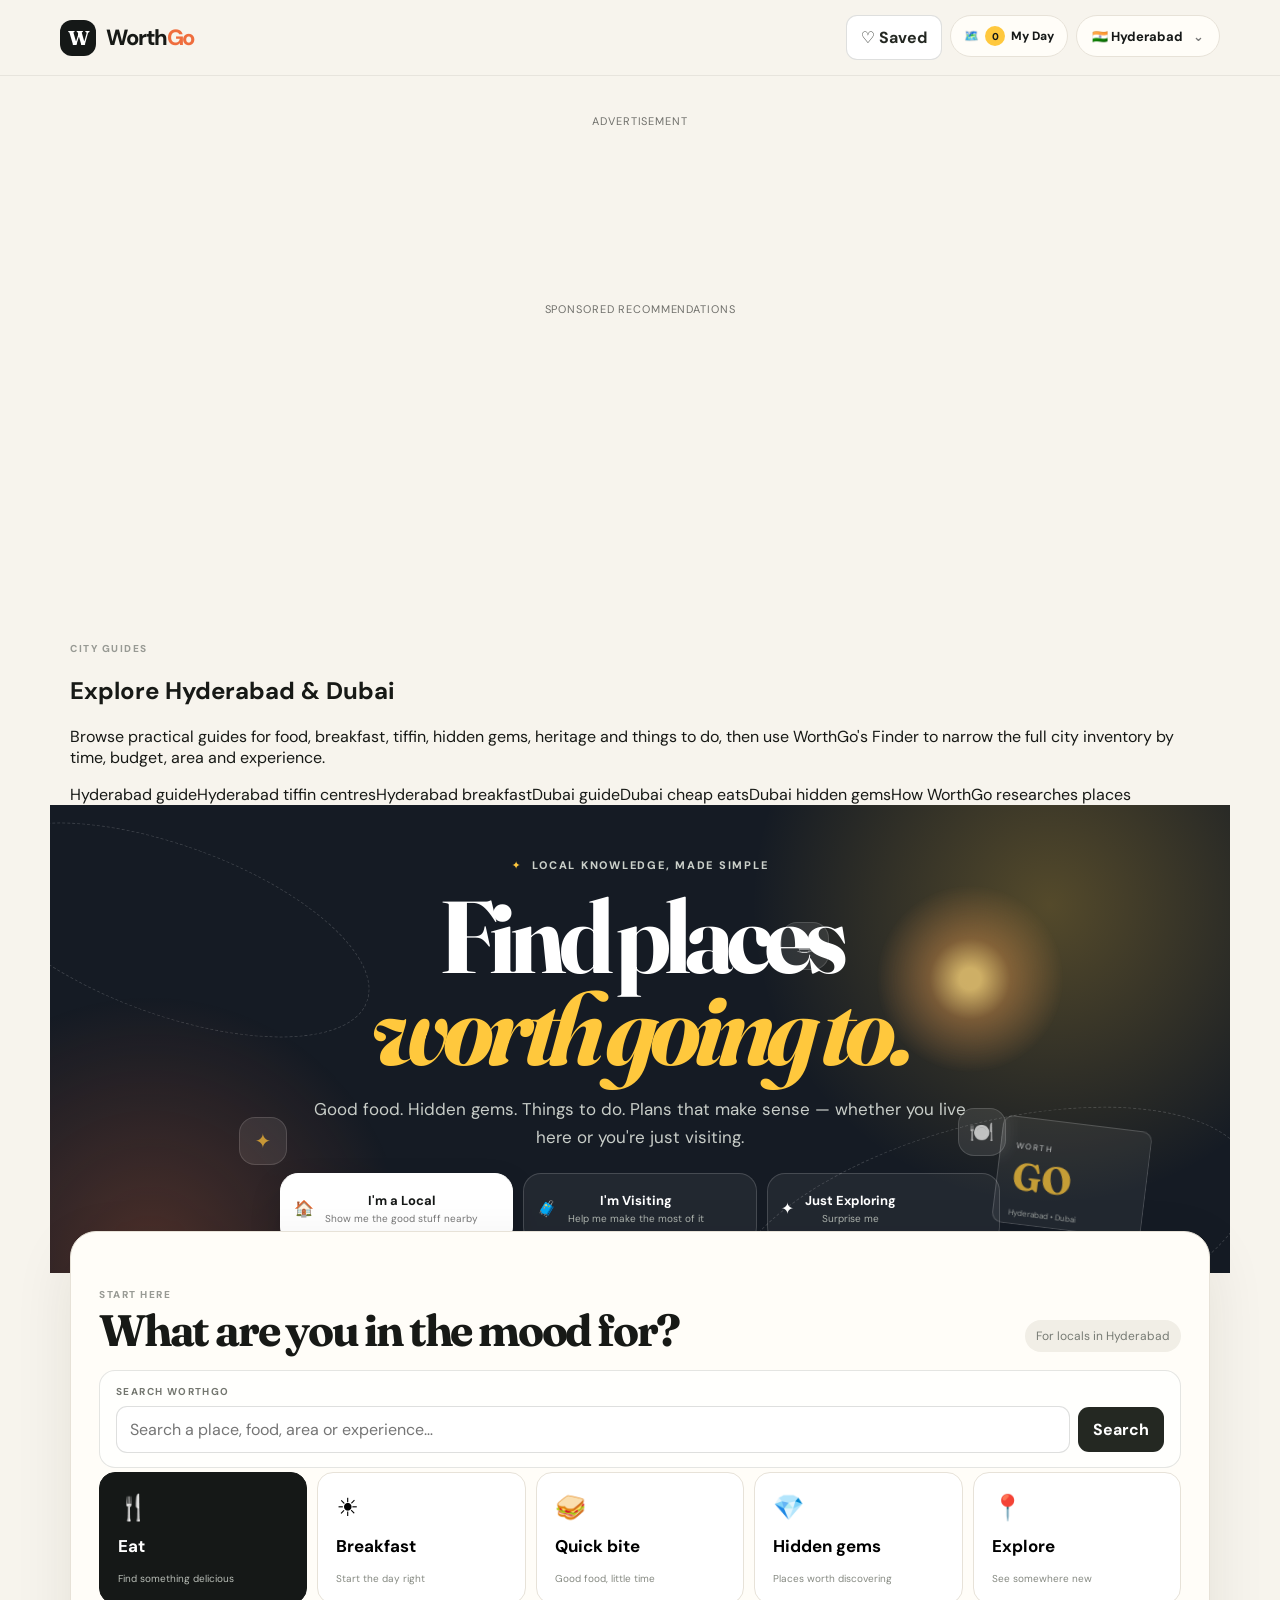
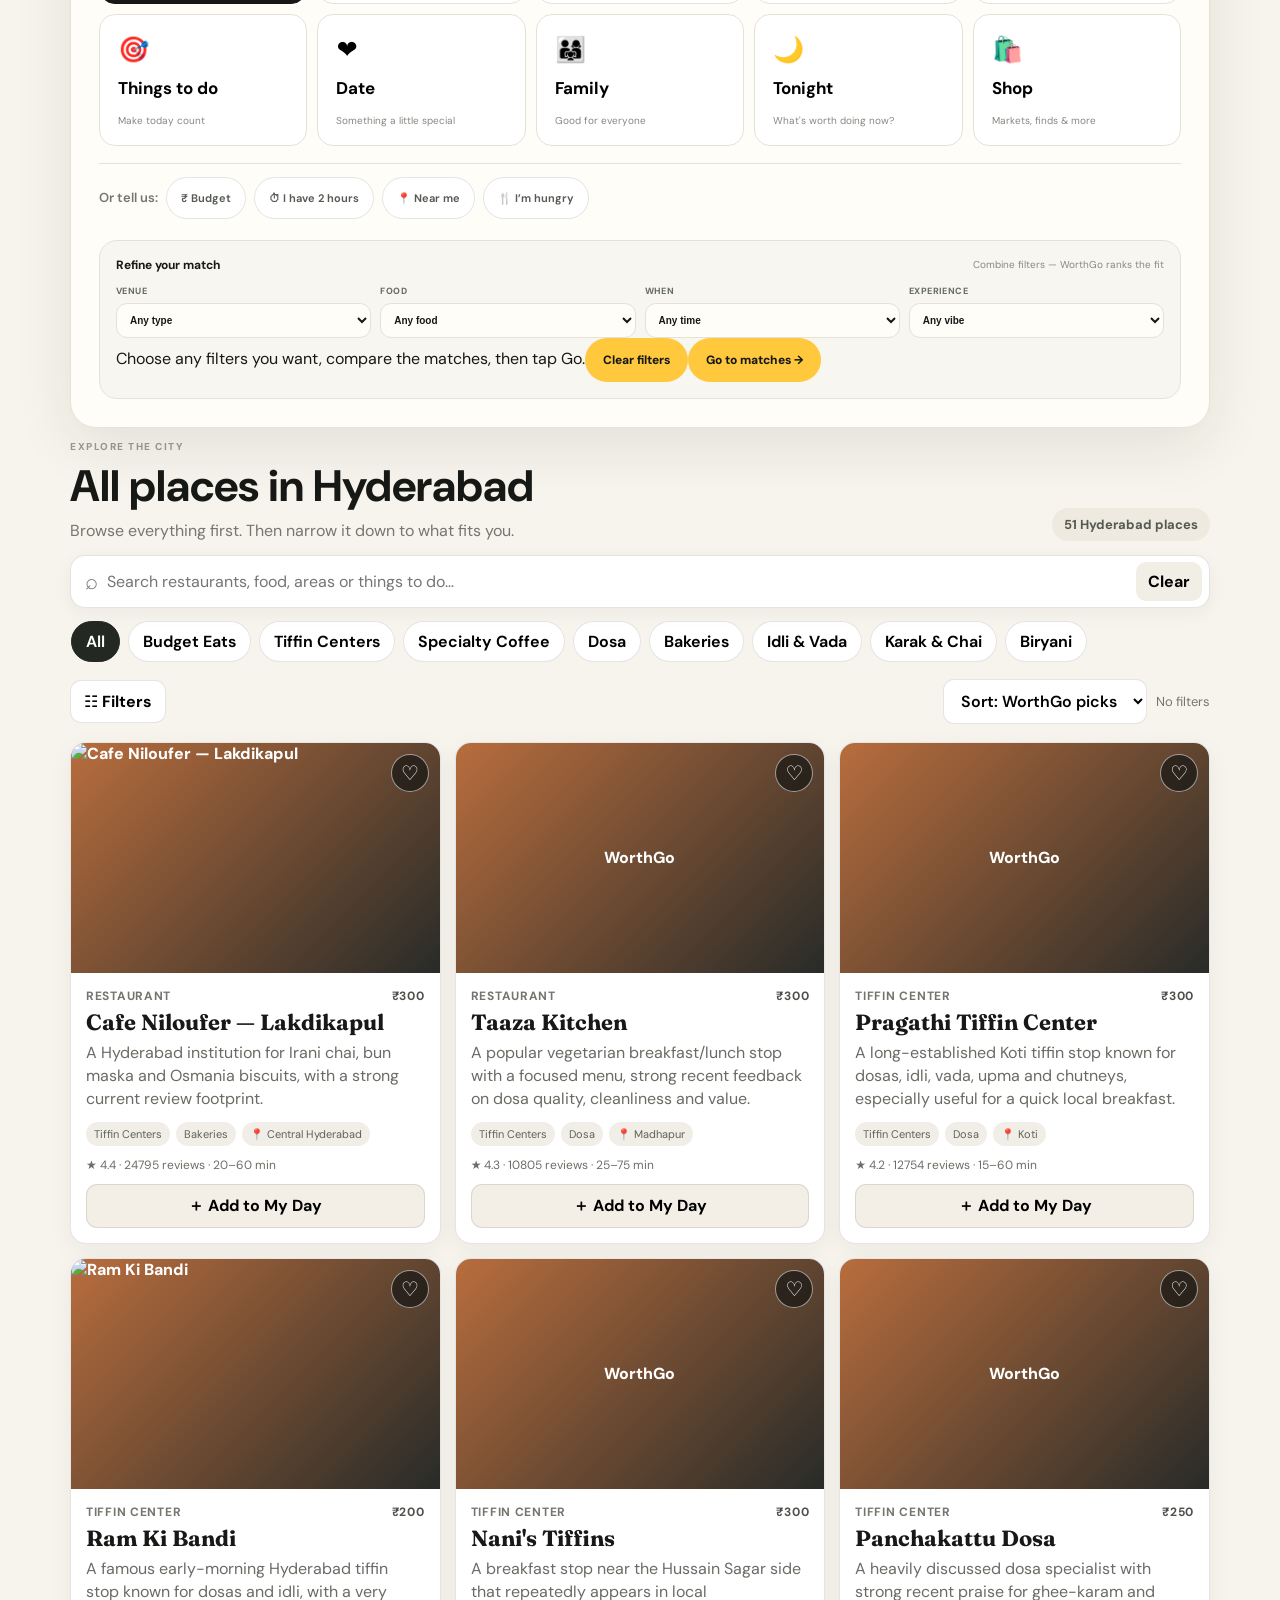
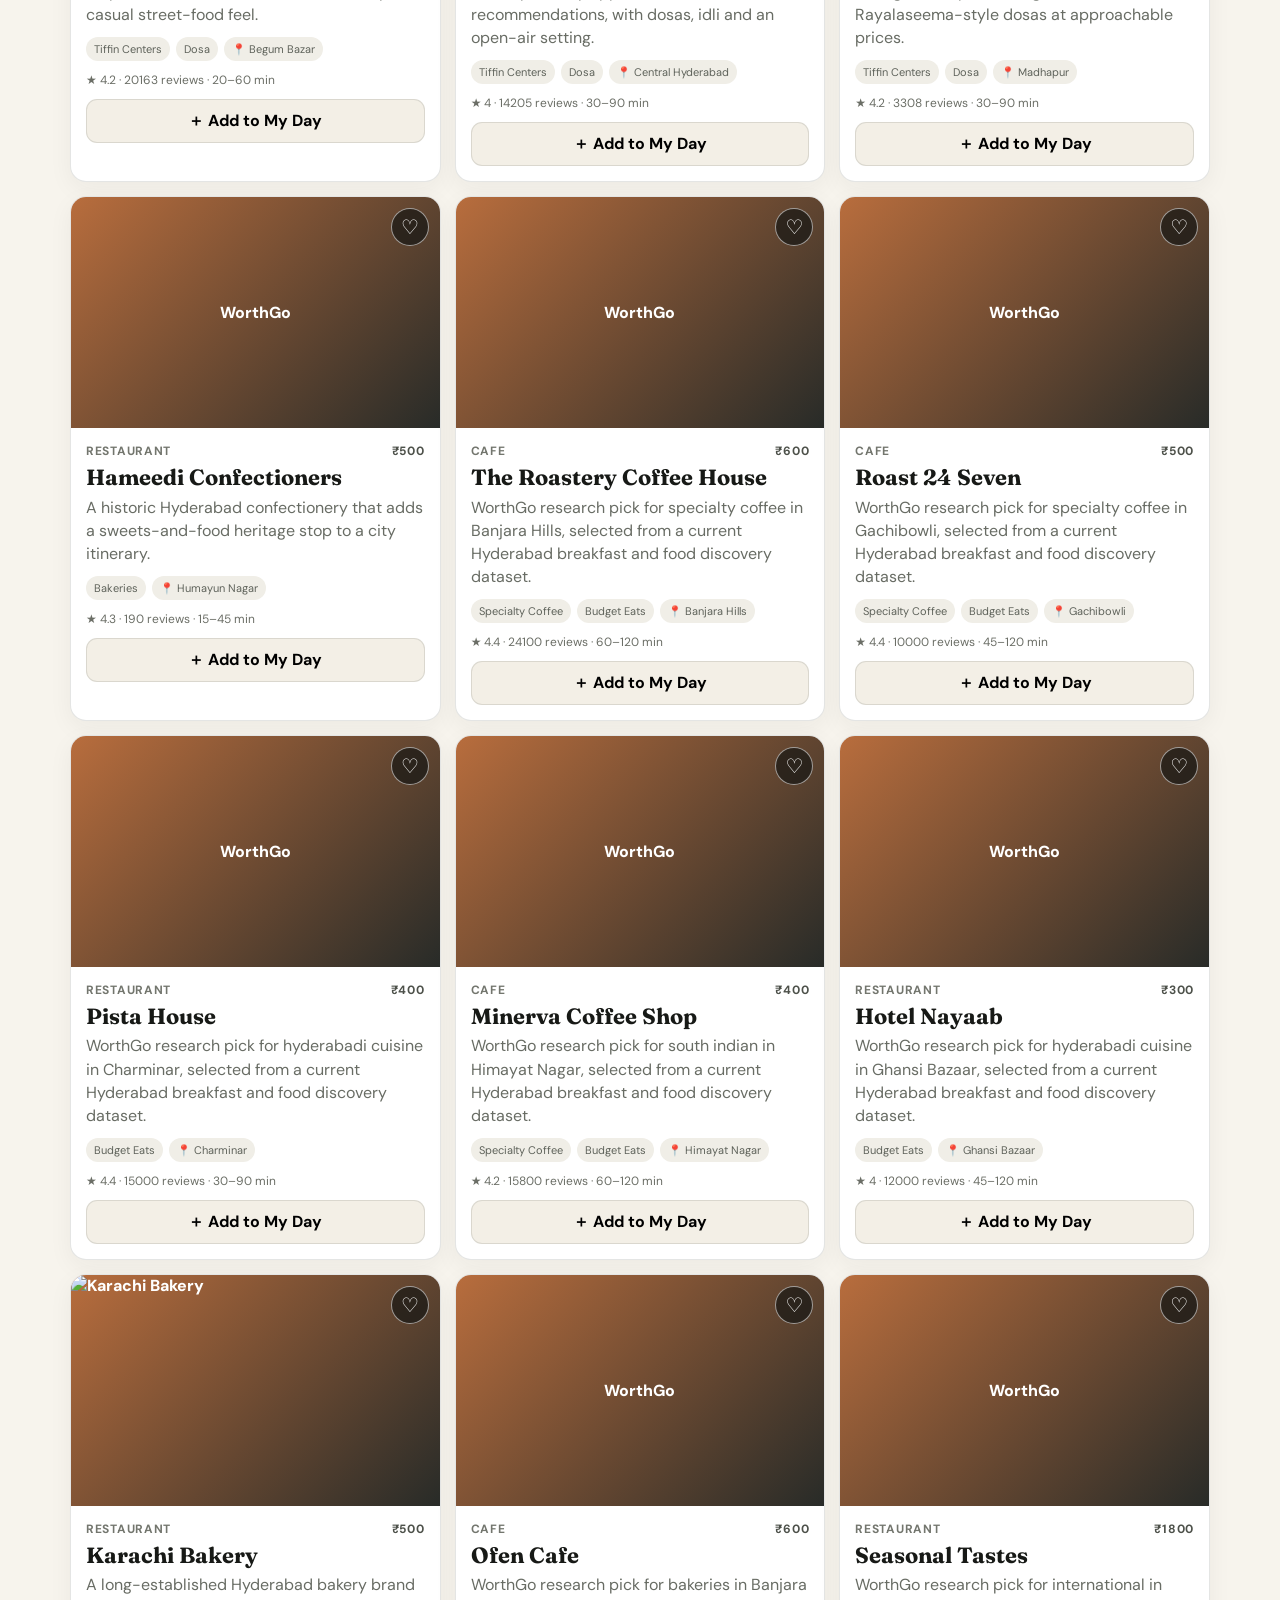
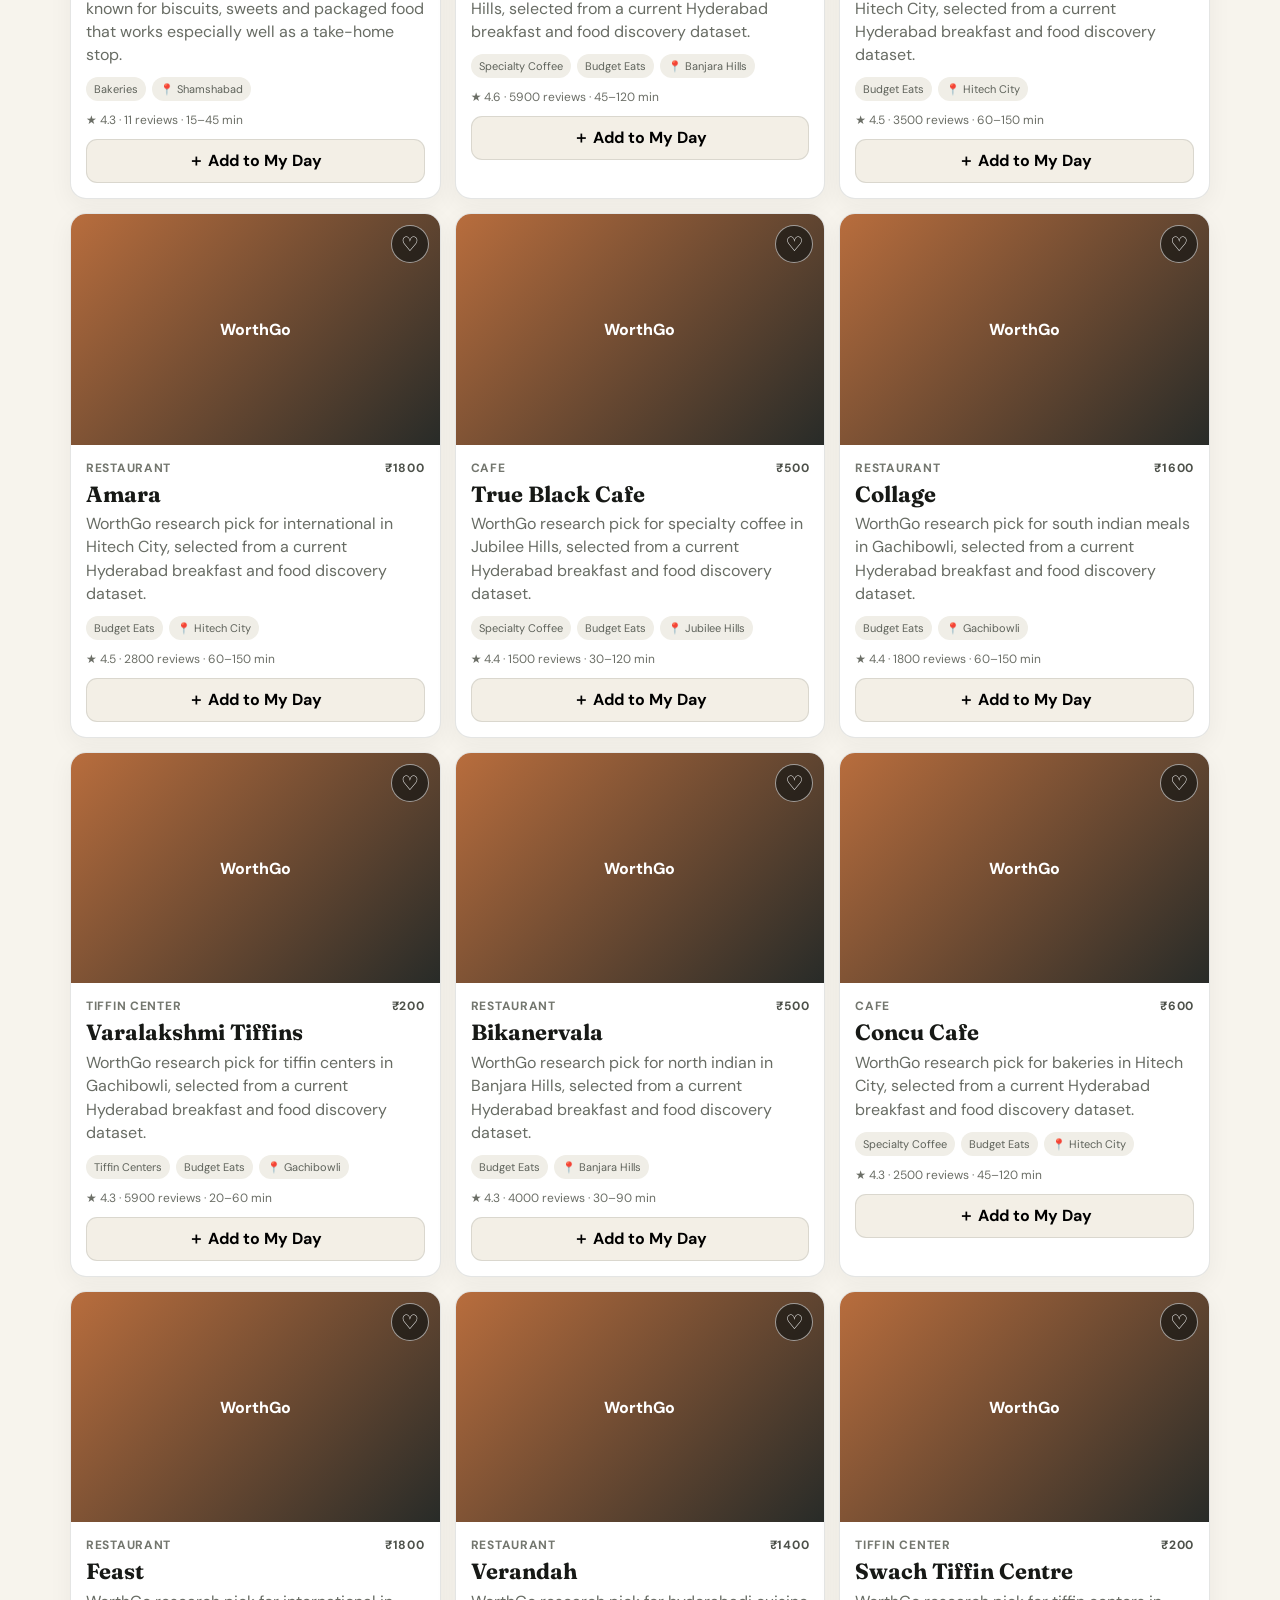
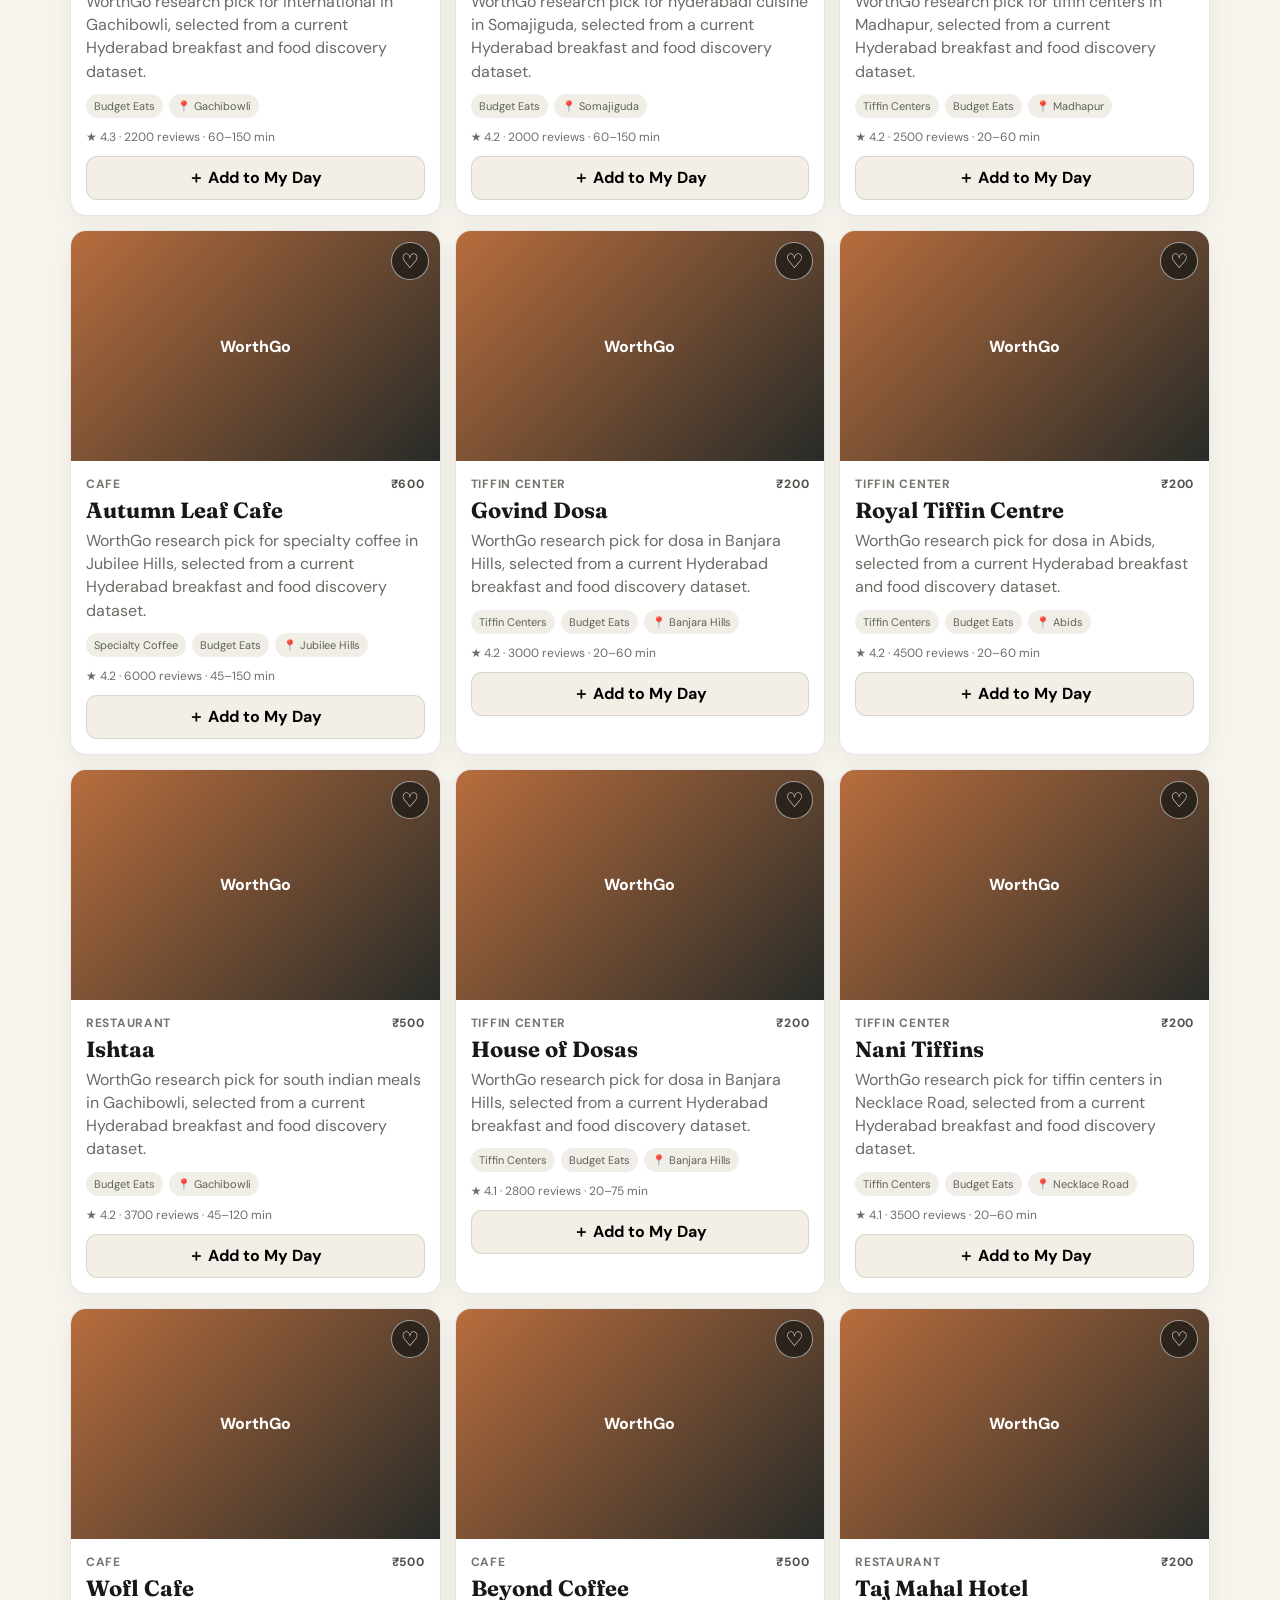
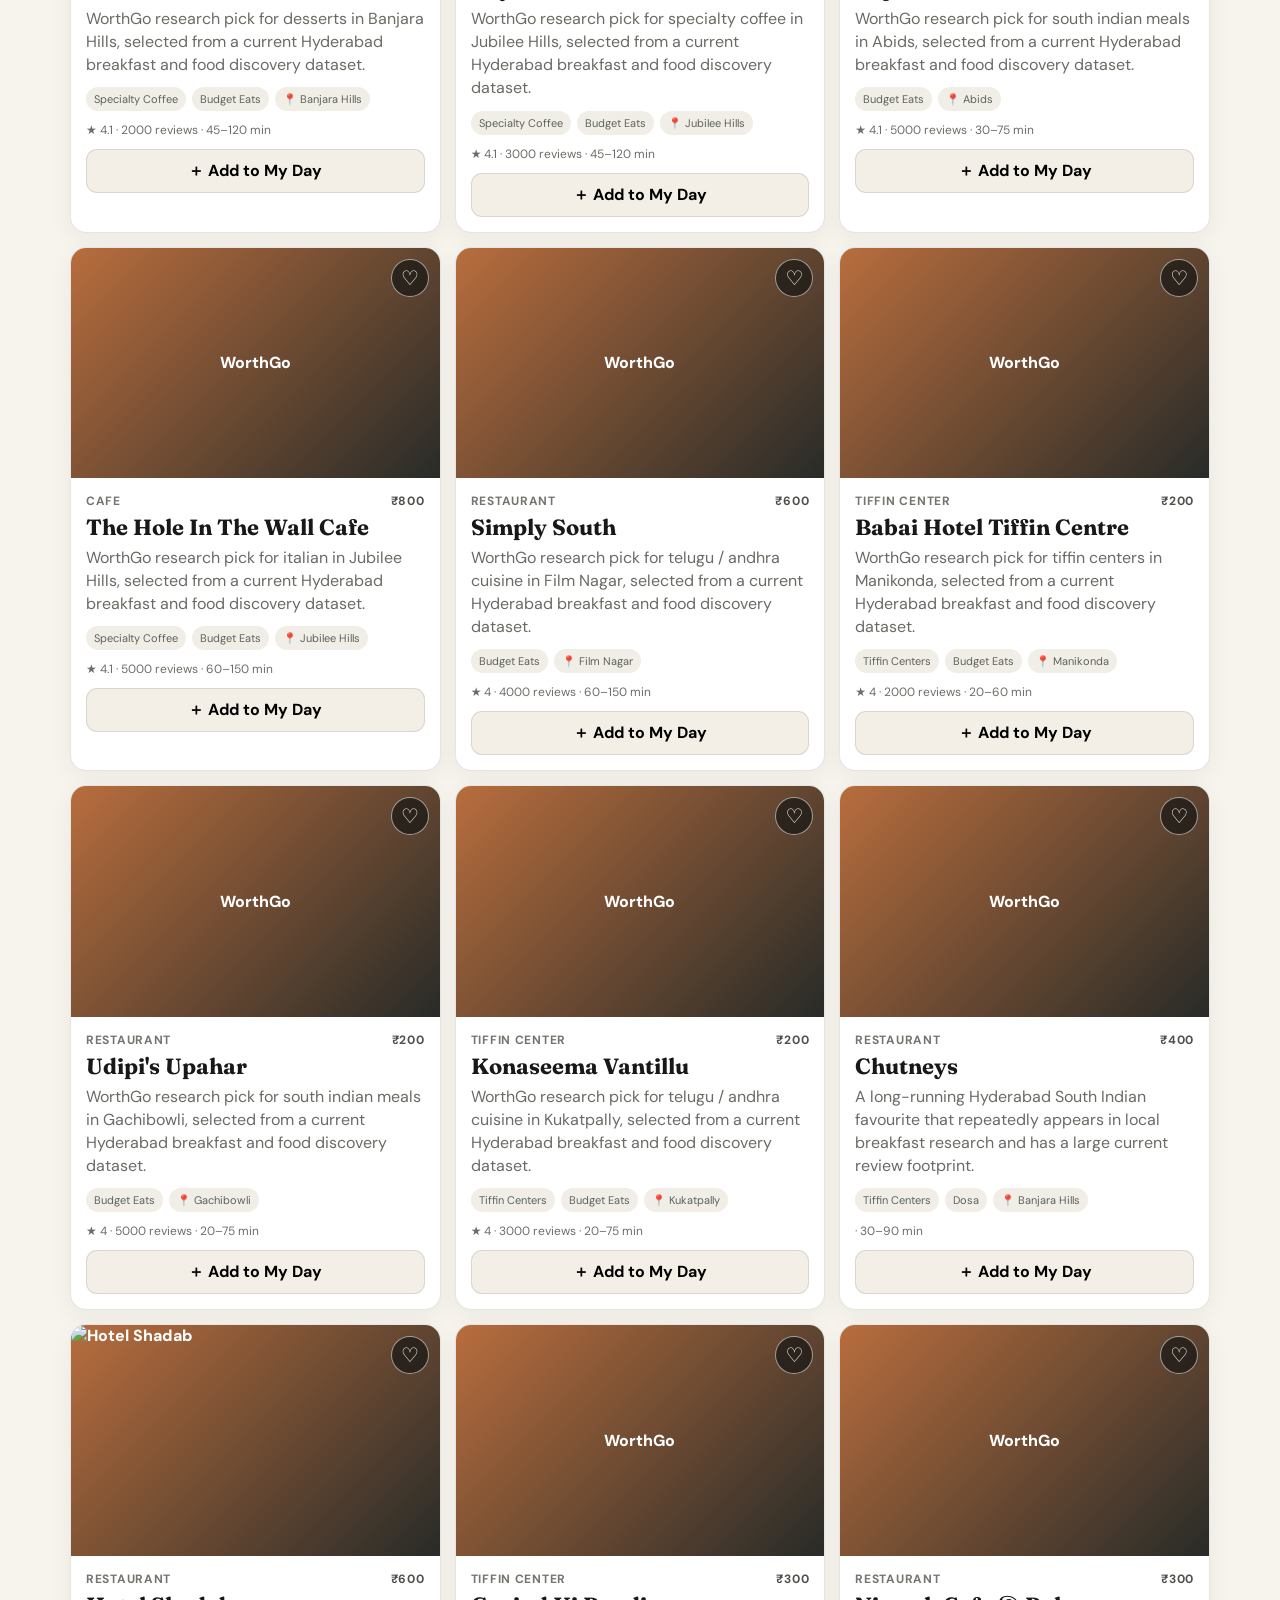
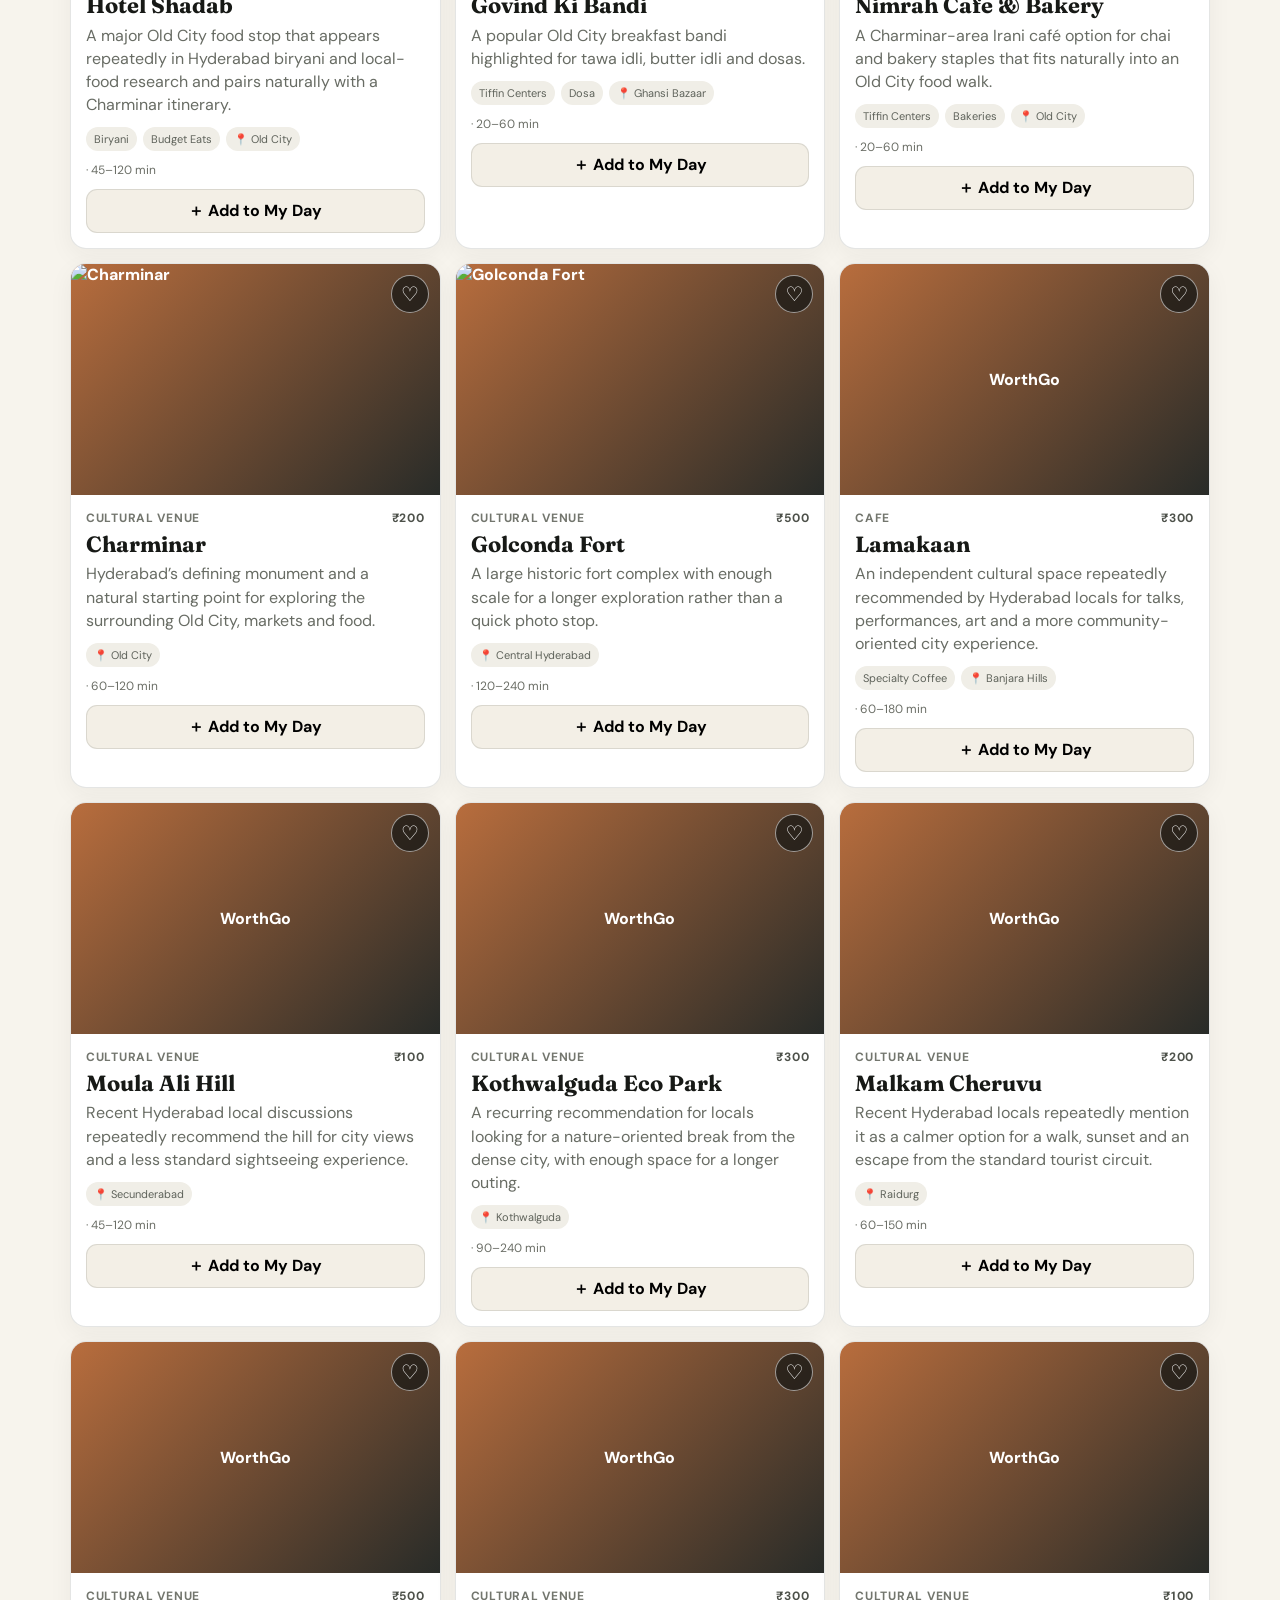
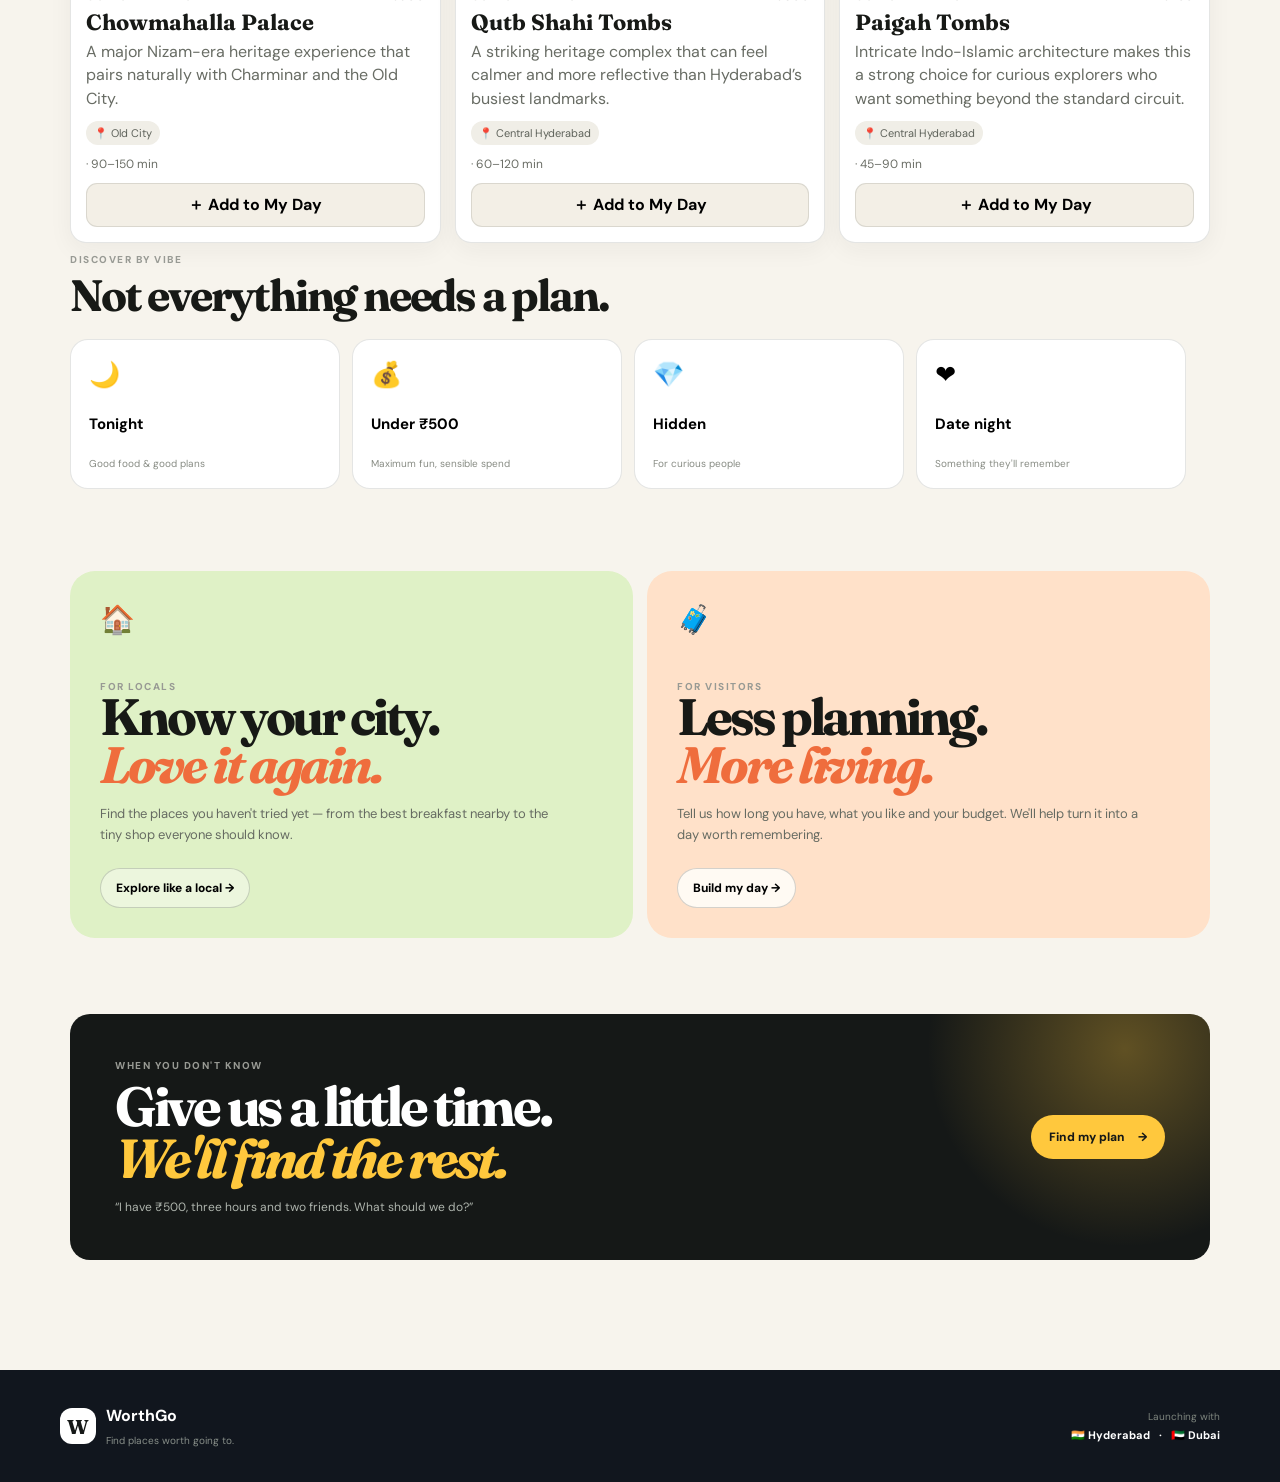
==== index.html @ 23eadf3d "Refresh WorthGo ad loader cache key" ====
<!doctype html>
<html lang="en">
<head>
  <meta charset="utf-8">
  <meta name="viewport" content="width=device-width,initial-scale=1,viewport-fit=cover">
  <meta name="theme-color" content="#f7f4ed">
  <meta name="description" content="WorthGo helps locals and visitors find places worth going to in Hyderabad and Dubai — real food spots, hidden gems, things to do and easy day plans.">
  <meta name="robots" content="index,follow,max-image-preview:large">
  <link rel="canonical" href="https://worthgo.pages.dev/">
  <meta property="og:type" content="website"><meta property="og:site_name" content="WorthGo"><meta property="og:title" content="WorthGo — Find Places Worth Going To"><meta property="og:description" content="Real local discoveries, hidden gems, food and things to do in Hyderabad and Dubai."><meta property="og:url" content="https://worthgo.pages.dev/"><meta name="twitter:card" content="summary"><meta name="twitter:title" content="WorthGo — Find Places Worth Going To"><meta name="twitter:description" content="Find places worth going to in Hyderabad and Dubai.">
  <link rel="stylesheet" href="styles.css"><link rel="stylesheet" href="deploy.css"><link rel="stylesheet" href="features.css"><link rel="stylesheet" href="native-ux.css"><link rel="stylesheet" href="monetization.css">
  <title>WorthGo — Hyderabad & Dubai Food, Hidden Gems & Things To Do</title>
  <link rel="preconnect" href="https://fonts.googleapis.com"><link rel="preconnect" href="https://fonts.gstatic.com" crossorigin><link href="https://fonts.googleapis.com/css2?family=DM+Sans:wght@400;500;600;700&family=Fraunces:opsz,wght@9..144,600;9..144,700&display=swap" rel="stylesheet">
  <script src="ads-head.js"></script>
  <script type="application/ld+json">{"@context":"https://schema.org","@type":"WebSite","name":"WorthGo","url":"https://worthgo.pages.dev/","description":"A curated local discovery guide for places worth going to in Hyderabad and Dubai.","inLanguage":"en","potentialAction":{"@type":"SearchAction","target":"https://worthgo.pages.dev/?q={search_term_string}","query-input":"required name=search_term_string"}}</script>
</head>
<body>
<header class="site-header"><a class="brand" href="#top" aria-label="WorthGo home"><span class="brand-mark">W</span><span>Worth<span>Go</span></span></a><div class="header-actions"><button class="day-pill" type="button" aria-label="Open My Day">🗺️ <span class="day-count">0</span> My Day</button><button class="city-pill" type="button">🇮🇳 Hyderabad <span>⌄</span></button><button class="menu-btn" type="button" aria-label="Open menu">☰</button></div></header>
<main id="top">
<section class="hero"><div class="hero-copy"><p class="eyebrow"><span class="spark">✦</span> Local knowledge, made simple</p><h1>Find places<br><em>worth going to.</em></h1><p class="hero-text">Good food. Hidden gems. Things to do. Plans that make sense — whether you live here or you're just visiting.</p><div class="mode-switch" role="tablist" aria-label="How are you using WorthGo?"><button class="mode active" data-mode="local" role="tab" aria-selected="true">🏠 <span><strong>I'm a Local</strong><small>Show me the good stuff nearby</small></span></button><button class="mode" data-mode="visitor" role="tab" aria-selected="false">🧳 <span><strong>I'm Visiting</strong><small>Help me make the most of it</small></span></button><button class="mode" data-mode="explorer" role="tab" aria-selected="false">✦ <span><strong>Just Exploring</strong><small>Surprise me</small></span></button></div></div><div class="hero-art" aria-hidden="true"><div class="sun"></div><div class="route route-one"></div><div class="route route-two"></div><div class="pin pin-one">🍽️</div><div class="pin pin-two">☕</div><div class="pin pin-three">✦</div><div class="postcard"><span>WORTH</span><strong>GO</strong><small>Hyderabad • Dubai</small></div></div></section>
<section class="finder shell" id="finder"><div class="section-intro"><div><span class="kicker">START HERE</span><h2>What are you in the mood for?</h2></div><span class="context" id="contextLabel">For locals in Hyderabad</span></div><div class="intent-grid"><button class="intent featured" data-intent="eat"><span class="intent-icon">🍴</span><strong>Eat</strong><small>Find something delicious</small></button><button class="intent" data-intent="breakfast"><span class="intent-icon">☀️</span><strong>Breakfast</strong><small>Start the day right</small></button><button class="intent" data-intent="quick"><span class="intent-icon">🥪</span><strong>Quick bite</strong><small>Good food, little time</small></button><button class="intent" data-intent="hidden"><span class="intent-icon">💎</span><strong>Hidden gems</strong><small>Places worth discovering</small></button><button class="intent" data-intent="explore"><span class="intent-icon">📍</span><strong>Explore</strong><small>See somewhere new</small></button><button class="intent" data-intent="things"><span class="intent-icon">🎯</span><strong>Things to do</strong><small>Make today count</small></button><button class="intent" data-intent="date"><span class="intent-icon">❤️</span><strong>Date</strong><small>Something a little special</small></button><button class="intent" data-intent="family"><span class="intent-icon">👨‍👩‍👧</span><strong>Family</strong><small>Good for everyone</small></button><button class="intent" data-intent="tonight"><span class="intent-icon">🌙</span><strong>Tonight</strong><small>What's worth doing now?</small></button><button class="intent" data-intent="shop"><span class="intent-icon">🛍️</span><strong>Shop</strong><small>Markets, finds & more</small></button></div><div class="quick-row"><span>Or tell us:</span><button data-filter="budget">₹ Budget</button><button data-filter="time">⏱ I have 2 hours</button><button data-filter="nearby">📍 Near me</button></div></section>
<section class="discover shell" aria-live="polite"><div class="section-intro"><div><span class="kicker">CURATED FOR YOU</span><h2>Your WorthGo picks</h2></div><span class="context">Top matches for your choices</span></div><div class="cards"></div></section>
<section class="split shell"><div class="split-panel local-panel"><span class="panel-icon">🏠</span><span class="kicker">FOR LOCALS</span><h2>Know your city.<br><em>Love it again.</em></h2><p>Find the places you haven't tried yet — from the best breakfast nearby to the tiny shop everyone should know.</p><button class="outline-btn" data-mode-jump="local">Explore like a local →</button></div><div class="split-panel visit-panel"><span class="panel-icon">🧳</span><span class="kicker">FOR VISITORS</span><h2>Less planning.<br><em>More living.</em></h2><p>Tell us how long you have, what you like and your budget. We'll help turn it into a day worth remembering.</p><button class="light-btn" data-mode-jump="visitor">Build my day →</button></div></section>
<section class="collections shell"><div class="section-intro"><div><span class="kicker">DISCOVER BY VIBE</span><h2>Not everything needs a plan.</h2></div></div><div class="collection-row"><button data-intent="tonight"><span>🌙</span><strong>Tonight</strong><small>Good food & good plans</small></button><button data-filter="budget"><span>💰</span><strong>Under ₹500</strong><small>Maximum fun, sensible spend</small></button><button data-intent="hidden"><span>💎</span><strong>Hidden</strong><small>For curious people</small></button><button data-intent="date"><span>❤️</span><strong>Date night</strong><small>Something they'll remember</small></button></div></section>
<section class="cta shell"><div><span class="kicker">WHEN YOU DON'T KNOW</span><h2>Give us a little time.<br><em>We'll find the rest.</em></h2><p>“I have ₹500, three hours and two friends. What should we do?”</p></div><button class="primary-btn" data-action="finder">Find my plan <span>→</span></button></section>
<section class="seo-intro shell" aria-labelledby="worthgo-search-topics"><span class="kicker">CITY GUIDES</span><h2 id="worthgo-search-topics">Explore Hyderabad & Dubai</h2><p>Browse practical guides for food, breakfast, tiffin, hidden gems, heritage and things to do, then use WorthGo's Finder to narrow the full city inventory by time, budget, area and experience.</p><nav aria-label="WorthGo city guides"><a href="/hyderabad/">Hyderabad guide</a><a href="/hyderabad/tiffin-centers.html">Hyderabad tiffin centres</a><a href="/hyderabad/best-breakfast.html">Hyderabad breakfast</a><a href="/dubai/">Dubai guide</a><a href="/dubai/cheap-eats.html">Dubai cheap eats</a><a href="/dubai/hidden-gems.html">Dubai hidden gems</a><a href="/about/methodology.html">How WorthGo researches places</a></nav></section>
</main>
<footer class="footer"><div class="footer-brand"><span class="brand-mark">W</span><strong>WorthGo</strong><p>Find places worth going to.</p></div><div class="footer-city"><span>Launching with</span><strong>🇮🇳 Hyderabad &nbsp; · &nbsp; 🇦🇪 Dubai</strong></div></footer>
<div id="dayPanel" class="quick-panel" aria-hidden="true"></div>
<script src="data.js"></script><script src="research/verified-places-2026-08-15.js"></script><script src="research/expanded-places-2026-08-15.js"></script><script src="research/expansion-2026-08-15.js"></script><script src="research/taxonomy.js"></script><script src="research/runtime-normalize.js"></script><script src="research/quality.js"></script><script src="app.js"></script><script src="day.js"></script><script src="research/my-day-bridge.js"></script><script src="features.js"></script><script src="browse.js"></script><script src="feature-fixes.js"></script><script src="main-stability-fixes.js"></script><script src="native-ux.js" defer></script><script src="ads-body.js?v=20260817-native-permissions" defer></script>
</body></html>
---- styles.css ----
:root{--bg:#f7f4ed;--paper:#fffdf8;--ink:#151817;--muted:#70746f;--line:#e7e2d8;--yellow:#ffc83d;--orange:#ef6d3d;--green:#dff1c6;--blue:#dfe9f5;--shadow:0 18px 60px rgba(29,30,26,.09);--sans:'DM Sans',system-ui,sans-serif;--serif:'Fraunces',Georgia,serif}*{box-sizing:border-box}html{scroll-behavior:smooth}body{margin:0;background:var(--bg);color:var(--ink);font-family:var(--sans);-webkit-font-smoothing:antialiased}button,a{font:inherit}button{cursor:pointer}a{text-decoration:none;color:inherit}.shell{width:min(1160px,calc(100% - 40px));margin:auto}.site-header{height:76px;padding:0 max(20px,calc((100% - 1160px)/2));display:flex;align-items:center;justify-content:space-between;position:sticky;top:0;z-index:20;background:rgba(247,244,237,.9);backdrop-filter:blur(16px);border-bottom:1px solid rgba(231,226,216,.8)}.brand{display:flex;align-items:center;gap:10px;font-size:22px;font-weight:800;letter-spacing:-.05em}.brand>span:last-child>span{color:var(--orange)}.brand-mark{width:36px;height:36px;border-radius:12px;background:var(--ink);color:#fff;display:grid;place-items:center;font-family:var(--serif);font-weight:700;font-size:20px}.header-actions{display:flex;gap:8px}.city-pill,.menu-btn{border:1px solid var(--line);background:#fffdf8;border-radius:999px;color:var(--ink);height:42px}.city-pill{padding:0 15px;font-size:13px;font-weight:700}.city-pill span{margin-left:7px;color:#777}.menu-btn{width:42px;display:none}.hero{position:relative;overflow:hidden;padding:76px 0 92px;background:#151b24;color:#fff}.hero:before{content:"";position:absolute;width:620px;height:620px;right:-130px;top:-210px;border-radius:50%;background:radial-gradient(circle,rgba(255,200,61,.27),transparent 68%)}.hero:after{content:"";position:absolute;left:-180px;bottom:-260px;width:560px;height:560px;border-radius:50%;background:radial-gradient(circle,rgba(239,109,61,.25),transparent 65%)}.hero-copy{position:relative;z-index:2;width:min(720px,calc(100% - 40px));margin:auto;text-align:center}.eyebrow{font-size:11px;letter-spacing:.16em;text-transform:uppercase;color:#cbd0ca;font-weight:800}.spark{color:var(--yellow);margin-right:5px}.hero h1{font-family:var(--serif);font-size:clamp(58px,8vw,102px);line-height:.9;letter-spacing:-.065em;margin:19px 0 22px}.hero h1 em{color:var(--yellow);font-style:italic}.hero-text{max-width:650px;margin:0 auto;color:#c8cdc8;font-size:17px;line-height:1.6}.mode-switch{display:grid;grid-template-columns:repeat(3,1fr);gap:10px;margin-top:34px;text-align:left}.mode{min-height:82px;border:1px solid rgba(255,255,255,.16);border-radius:18px;padding:13px;background:rgba(255,255,255,.06);color:#fff;display:flex;align-items:center;gap:11px;transition:.2s}.mode:hover{transform:translateY(-2px);background:rgba(255,255,255,.1)}.mode.active{background:#fff;color:var(--ink);border-color:#fff;box-shadow:0 14px 30px rgba(0,0,0,.18)}.mode>span:last-child{display:flex;flex-direction:column;gap:3px}.mode strong{font-size:13px}.mode small{font-size:10px;color:#aeb4ae}.mode.active small{color:#777}.hero-art{position:absolute;inset:0;pointer-events:none;opacity:.75}.sun{position:absolute;width:190px;height:190px;border-radius:50%;right:14%;top:17%;background:radial-gradient(circle,#ffd77b 0 8%,rgba(255,169,87,.45) 30%,transparent 70%)}.route{position:absolute;border:1px dashed rgba(255,255,255,.22);border-radius:50%}.route-one{width:540px;height:230px;right:-30px;bottom:-80px;transform:rotate(-15deg)}.route-two{width:420px;height:170px;left:-90px;top:40px;transform:rotate(20deg)}.pin{position:absolute;width:48px;height:48px;border-radius:16px;background:rgba(255,255,255,.12);border:1px solid rgba(255,255,255,.2);display:grid;place-items:center;font-size:20px;backdrop-filter:blur(10px)}.pin-one{right:19%;bottom:25%}.pin-two{right:34%;top:25%}.pin-three{left:16%;bottom:23%;color:var(--yellow)}.postcard{position:absolute;right:7%;bottom:9%;width:150px;height:108px;border:1px solid rgba(255,255,255,.24);background:rgba(255,255,255,.08);border-radius:10px;padding:15px;transform:rotate(7deg);backdrop-filter:blur(8px)}.postcard span{font-size:8px;letter-spacing:.18em}.postcard strong{display:block;font-family:var(--serif);font-size:38px;line-height:.8;color:var(--yellow);margin:8px 0}.postcard small{font-size:8px;color:#bdc2bc}.finder{position:relative;z-index:3;margin-top:-42px;background:var(--paper);border:1px solid var(--line);border-radius:26px;padding:28px;box-shadow:var(--shadow)}.section-intro{display:flex;justify-content:space-between;align-items:end;gap:20px;margin-bottom:22px}.kicker{display:block;color:#989a94;font-size:10px;letter-spacing:.15em;font-weight:800}.section-intro h2{font-family:var(--serif);font-size:clamp(30px,4vw,44px);letter-spacing:-.05em;line-height:1;margin:7px 0 0}.context{font-size:12px;color:#777b74;background:#f1eee6;border-radius:999px;padding:8px 11px;white-space:nowrap}.intent-grid{display:grid;grid-template-columns:repeat(5,1fr);gap:10px}.intent{min-height:132px;text-align:left;background:#fff;border:1px solid var(--line);border-radius:18px;padding:16px;display:flex;flex-direction:column;justify-content:space-between;transition:.2s}.intent:hover,.intent.selected{transform:translateY(-3px);box-shadow:0 12px 30px rgba(20,24,20,.07);border-color:#d6d0c3}.intent.featured{background:var(--ink);color:#fff;border-color:var(--ink)}.intent-icon{font-size:25px}.intent strong{font-size:14px}.intent small{display:block;font-size:10px;color:#858981;line-height:1.3;margin-top:4px}.featured small{color:#b9beb7}.quick-row{display:flex;align-items:center;gap:8px;flex-wrap:wrap;margin-top:17px;padding-top:16px;border-top:1px solid var(--line);font-size:11px;color:#8a8d86}.quick-row button{border:1px solid var(--line);background:#f7f5ef;border-radius:999px;padding:8px 11px;font-size:11px;font-weight:700;color:#555a53}.discover{padding:88px 0 72px}.discover .section-intro{align-items:center}.result-summary{display:flex;align-items:center;gap:9px;background:#fff;border:1px solid var(--line);border-radius:16px;padding:10px 13px;font-size:11px;box-shadow:0 7px 22px rgba(20,24,20,.04)}.result-summary strong{background:var(--yellow);padding:5px 7px;border-radius:999px;font-size:9px}.result-summary span{font-weight:800}.result-summary small{color:#7d8179}.cards{display:grid;grid-template-columns:1.25fr 1fr 1fr;gap:14px}.place-card{background:var(--paper);border:1px solid var(--line);border-radius:22px;overflow:hidden;box-shadow:0 4px 22px rgba(20,24,20,.035)}.card-big{border:2px solid var(--ink);box-shadow:0 16px 40px rgba(20,24,20,.1)}.place-image{height:220px;position:relative;overflow:hidden}.card-big .place-image{height:280px}.breakfast-img{background:radial-gradient(circle at 50% 64%,#f2c277 0 16%,transparent 17%),radial-gradient(circle at 50% 67%,#fff1c8 0 30%,transparent 31%),linear-gradient(135deg,#5c2c1e,#c97c46 55%,#202532)}.hidden-img{background:radial-gradient(circle at 62% 60%,#f4d79e 0 11%,transparent 12%),linear-gradient(145deg,#243d3a,#9d7450 55%,#1e2529)}.explore-img{background:linear-gradient(180deg,#3b6497 0,#e8a36e 58%,#252b37)}.explore-img:before{content:"";position:absolute;left:50%;bottom:25px;transform:translateX(-50%);width:190px;height:115px;background:#b97755;clip-path:polygon(0 100%,0 42%,12% 28%,28% 28%,28% 40%,50% 0,72% 40%,72% 28%,88% 28%,100% 42%,100% 100%)}.image-label,.save{position:absolute;top:13px;border-radius:999px;font-size:10px;font-weight:800}.image-label{left:13px;padding:7px 9px;background:#dff1c6;color:#31541e}.save{right:13px;width:32px;height:32px;display:grid;place-items:center;background:rgba(15,20,25,.55);color:#fff;backdrop-filter:blur(8px);font-size:17px}.place-body{padding:18px}.place-meta,.place-footer{display:flex;justify-content:space-between;gap:10px}.place-meta{font-size:10px;font-weight:800;color:#767a72;text-transform:uppercase;letter-spacing:.06em}.place-body h3{font-family:var(--serif);font-size:21px;line-height:1.08;letter-spacing:-.035em;margin:10px 0 8px}.card-big .place-body h3{font-size:28px}.place-body p{font-size:11px;color:#777b74;line-height:1.5;margin:0 0 15px}.fit-line{display:inline-block;background:#eef6e5;color:#41652b;border-radius:9px;padding:7px 9px;font-size:10px;font-weight:700;margin-bottom:14px}.place-footer{font-size:10px;color:#898d85;padding-top:13px;border-top:1px solid var(--line)}.recommendation-reason{background:#f4f1e9;border-radius:10px;padding:9px!important;margin-top:12px!important;margin-bottom:0!important}.recommendation-reason strong{color:#4d514a}.result-actions{display:flex;justify-content:center;gap:10px;margin-top:20px}.result-actions button{border-radius:999px}.split{display:grid;grid-template-columns:1fr 1fr;gap:14px;padding-bottom:76px}.split-panel{min-height:365px;border-radius:25px;padding:30px;display:flex;flex-direction:column;align-items:flex-start}.local-panel{background:var(--green)}.visit-panel{background:#ffe1c9}.panel-icon{font-size:28px;margin-bottom:42px}.split-panel h2{font-family:var(--serif);font-size:clamp(36px,4vw,55px);line-height:.94;letter-spacing:-.06em;margin:0 0 15px}.split-panel h2 em{color:var(--orange);font-style:italic}.split-panel p{max-width:470px;color:#666b62;font-size:13px;line-height:1.6;margin:0 0 22px}.outline-btn,.light-btn{margin-top:auto;border:1px solid rgba(21,24,23,.18);border-radius:999px;padding:11px 15px;background:rgba(255,255,255,.4);font-weight:800;font-size:12px}.light-btn{background:#fffaf3}.collections{padding:10px 0 78px}.collection-row{display:grid;grid-template-columns:repeat(4,1fr);gap:10px}.collection-row button{min-height:150px;text-align:left;background:#fff;border:1px solid var(--line);border-radius:18px;padding:18px;display:flex;flex-direction:column;justify-content:space-between;transition:.2s}.collection-row button:hover{transform:translateY(-3px);box-shadow:var(--shadow)}.collection-row span{font-size:25px}.collection-row strong{font-size:15px}.collection-row small{font-size:10px;color:#888c84}.cta{margin-bottom:80px;background:var(--ink);color:#fff;border-radius:27px;padding:45px;display:flex;align-items:center;justify-content:space-between;gap:30px;position:relative;overflow:hidden}.cta:after{content:"";position:absolute;right:-130px;top:-180px;width:430px;height:430px;border-radius:50%;background:radial-gradient(circle,rgba(255,200,61,.32),transparent 65%)}.cta>*{position:relative;z-index:1}.cta h2{font-family:var(--serif);font-size:clamp(34px,5vw,55px);line-height:.95;letter-spacing:-.06em;margin:8px 0 15px}.cta h2 em{color:var(--yellow);font-style:italic}.cta p{font-size:12px;color:#aeb4ad;margin:0}.primary-btn{border:0;background:var(--yellow);color:var(--ink);border-radius:999px;padding:14px 18px;font-weight:800;font-size:12px;white-space:nowrap}.primary-btn span{margin-left:10px}.quick-panel{position:fixed;inset:0;z-index:60;display:none}.quick-panel.show{display:block}.quick-backdrop{position:absolute;inset:0;background:rgba(12,16,20,.58);backdrop-filter:blur(4px)}.quick-sheet{position:absolute;left:50%;bottom:20px;transform:translateX(-50%);width:min(520px,calc(100% - 28px));background:var(--paper);border:1px solid var(--line);border-radius:24px;padding:25px;box-shadow:0 25px 80px rgba(0,0,0,.25)}.quick-sheet h2{font-family:var(--serif);font-size:32px;letter-spacing:-.05em;margin:8px 0 20px}.quick-close{position:absolute;right:16px;top:14px;border:1px solid var(--line);background:#fff;border-radius:50%;width:32px;height:32px;font-size:20px}.quick-options{display:grid;grid-template-columns:1fr 1fr;gap:9px}.quick-options button{border:1px solid var(--line);background:#fff;border-radius:14px;padding:14px;text-align:left;font-weight:700;font-size:12px}.quick-options button:hover{border-color:#bdb6a8;transform:translateY(-1px)}.footer{background:#11161e;color:#fff;padding:35px max(20px,calc((100% - 1160px)/2));display:flex;justify-content:space-between;gap:30px;align-items:center}.footer-brand{display:grid;grid-template-columns:auto auto;gap:8px 10px;align-items:center}.footer-brand .brand-mark{background:#fff;color:var(--ink);grid-row:span 2}.footer-brand strong{font-size:16px}.footer-brand p{font-size:10px;color:#888f89;margin:0}.footer-city{display:flex;flex-direction:column;gap:5px;text-align:right}.footer-city span{font-size:10px;color:#7f867f}.footer-city strong{font-size:11px}.toast{position:fixed;left:50%;bottom:20px;transform:translate(-50%,130px);background:#151817;color:#fff;border-radius:999px;padding:12px 16px;font-size:11px;z-index:70;transition:.25s;box-shadow:0 15px 40px rgba(0,0,0,.2)}.toast.show{transform:translate(-50%,0)}@media(max-width:900px){.menu-btn{display:block}.mode-switch{grid-template-columns:1fr}.intent-grid{grid-template-columns:repeat(2,1fr)}.cards{grid-template-columns:1fr 1fr}.card-big{grid-column:span 2}.collection-row{grid-template-columns:repeat(2,1fr)}.cta{display:block}.primary-btn{margin-top:25px}.footer{align-items:flex-start;flex-direction:column}.footer-city{text-align:left}.result-summary{margin-top:12px;width:100%}}@media(max-width:600px){.site-header{height:66px}.city-pill{font-size:11px}.shell{width:calc(100% - 28px)}.hero{padding:58px 0 72px}.hero h1{font-size:58px}.hero-text{font-size:14px}.mode{min-height:70px}.hero-art{opacity:.45}.postcard{display:none}.finder{margin-top:-30px;padding:18px}.section-intro{display:block}.context{display:inline-block;margin-top:13px}.intent-grid{grid-template-columns:1fr 1fr}.intent{min-height:122px;padding:13px}.intent strong{font-size:12px}.intent small{font-size:9px}.cards{grid-template-columns:1fr}.card-big{grid-column:auto}.card-big .place-image,.place-image{height:220px}.card-big .place-body h3{font-size:25px}.collection-row{grid-template-columns:1fr 1fr}.collection-row button{min-height:130px}.cta{padding:30px;margin-bottom:55px}.footer{padding:30px 14px}.footer-city strong{font-size:10px}.quick-sheet{bottom:0;border-radius:24px 24px 0 0}.quick-options{grid-template-columns:1fr}.result-actions{flex-direction:column}.result-actions button{width:100%}}
---- deploy.css ----
.result-summary{flex-wrap:wrap}.confidence-badge{display:inline-flex;align-items:center;padding:5px 7px;border-radius:999px;background:#eef6e5;color:#41652b;font-size:9px;letter-spacing:0;text-transform:none;white-space:nowrap}.research-signal{display:block;font-size:9px;color:#777b74;margin:-4px 0 12px}.add-day{width:100%;margin-top:12px;border:1px solid #ddd7ca;background:#fff;border-radius:999px;padding:10px 12px;font-size:11px;font-weight:800}.add-day:hover{background:#f4f1e9}.place-photo{position:absolute;inset:0;width:100%;height:100%;object-fit:cover;display:block;z-index:0}.place-image .image-label,.place-image .save{z-index:3}.photo-credit{position:absolute;left:10px;bottom:9px;z-index:2;padding:4px 7px;border-radius:7px;background:rgba(0,0,0,.55);color:#fff;font-size:8px;line-height:1.2;max-width:72%;backdrop-filter:blur(4px)}.photo-missing{position:absolute;left:50%;top:50%;transform:translate(-50%,-50%);z-index:1;border:1px solid rgba(255,255,255,.35);background:rgba(20,24,23,.5);color:#fff;border-radius:999px;padding:8px 11px;font-size:9px;font-weight:700;white-space:nowrap;backdrop-filter:blur(5px)}.day-sheet{max-height:min(78vh,680px);overflow:auto}.day-intro{color:#777b74;font-size:12px;line-height:1.5}.day-list{display:grid;gap:8px;margin:18px 0}.day-item{display:grid;grid-template-columns:28px 1fr 32px;gap:10px;align-items:center;padding:11px;border:1px solid var(--line);border-radius:14px;background:#fff}.day-number{width:28px;height:28px;border-radius:50%;display:grid;place-items:center;background:#f1eee6;font-size:11px;font-weight:800}.day-item strong{display:block;font-size:12px}.day-item small{display:block;margin-top:3px;color:#858981;font-size:9px;line-height:1.35}.day-item>button{border:0;background:#f1eee6;border-radius:50%;width:28px;height:28px;font-size:18px}.day-actions{display:flex;gap:8px;justify-content:flex-end}.day-actions button{margin-top:0}.toast{max-width:calc(100% - 28px);text-align:center}.advanced-filters{margin-top:18px;padding:16px;border:1px solid var(--line);border-radius:18px;background:#f8f6f0}.advanced-heading{display:flex;justify-content:space-between;align-items:center;gap:12px;margin-bottom:12px}.advanced-heading strong{font-size:12px}.advanced-heading span{font-size:10px;color:#858981}.advanced-grid{display:grid;grid-template-columns:repeat(4,1fr);gap:9px}.advanced-grid label{font-size:9px;font-weight:800;color:#686c65;text-transform:uppercase;letter-spacing:.05em}.advanced-grid select{display:block;width:100%;margin-top:6px;border:1px solid var(--line);background:#fffdf8;border-radius:11px;padding:10px 9px;font-size:10px;font-weight:700;color:var(--ink);outline:none}.advanced-grid select:focus{border-color:#bdb6a8;box-shadow:0 0 0 3px rgba(255,200,61,.18)}.tag-row{display:flex;gap:5px;flex-wrap:wrap;margin:-2px 0 13px}.tag-row span{font-size:8px;font-weight:800;color:#5f655c;background:#f1eee6;border-radius:999px;padding:5px 7px}.place-body .research-signal{font-weight:700}.place-body .fit-line{margin-bottom:10px}@media(max-width:800px){.header-actions{gap:5px}.day-pill{padding:0 10px;font-size:11px}.day-count{min-width:18px}.result-summary{align-items:flex-start}.confidence-badge{width:max-content}.cards{grid-template-columns:1fr}.card-big .place-image,.place-image{height:220px}.intent-grid{grid-template-columns:repeat(2,1fr)}.quick-options{grid-template-columns:1fr}.advanced-grid{grid-template-columns:repeat(2,1fr)}}@media(max-width:520px){.shell{width:min(100% - 24px,1160px)}.site-header{padding:0 12px}.brand{font-size:19px}.day-pill{display:inline-flex;align-items:center;gap:4px}.city-pill{padding:0 10px}.hero{padding:55px 0 72px}.hero h1{font-size:58px}.mode-switch{grid-template-columns:1fr}.mode{min-height:66px}.finder{padding:18px;border-radius:20px}.section-intro{align-items:flex-start;flex-direction:column;gap:10px}.context{white-space:normal}.intent-grid{grid-template-columns:1fr 1fr}.quick-row{align-items:flex-start}.quick-row>span{width:100%}.discover{padding:48px 0 50px}.split-panel{min-height:330px}.cta{padding:30px 22px;flex-direction:column;align-items:flex-start}.footer{flex-direction:column;align-items:flex-start}.footer-city{text-align:left}.result-actions{flex-direction:column}.result-actions button{width:100%}.result-summary{width:100%;gap:7px}.photo-credit{font-size:7px;max-width:80%}.advanced-grid{grid-template-columns:1fr}.advanced-heading{align-items:flex-start;flex-direction:column;gap:4px}.advanced-filters{padding:13px}}
---- features.css ----
.wg-search-launch{margin:18px 0 4px;padding:14px 16px;border:1px solid rgba(38,42,36,.12);border-radius:16px;background:rgba(255,255,255,.7)}.wg-search-launch label{display:grid;grid-template-columns:1fr auto;gap:8px;align-items:center}.wg-search-launch label span{grid-column:1/-1;font-size:10px;font-weight:700;letter-spacing:.14em;color:#73766f}.wg-search-launch input{min-width:0;border:1px solid rgba(38,42,36,.15);border-radius:11px;padding:12px 13px;font:inherit;background:#fff}.wg-search-launch button,.wg-saved-btn{border:1px solid rgba(38,42,36,.15);border-radius:11px;padding:11px 14px;background:#242822;color:#fff;font:inherit;font-weight:700;cursor:pointer}.wg-saved-btn{background:#fff;color:#242822}.wg-modal{position:fixed;inset:0;z-index:1000;display:none}.wg-modal.show{display:block}.wg-backdrop{position:absolute;inset:0;background:rgba(22,25,21,.48);backdrop-filter:blur(3px)}.wg-detail{position:absolute;left:50%;top:50%;transform:translate(-50%,-50%);width:min(680px,calc(100% - 28px));max-height:86vh;overflow:auto;background:#f9f6ee;border-radius:24px;padding:28px;box-shadow:0 24px 80px rgba(0,0,0,.24)}.wg-close{position:absolute;right:16px;top:14px;width:38px;height:38px;border:0;border-radius:50%;background:#ebe7dc;font-size:24px;cursor:pointer}.wg-detail h2{margin:8px 40px 8px 0;font-size:clamp(28px,5vw,42px);line-height:1.05}.wg-detail-meta{color:#6c7068}.wg-detail-tags{display:flex;flex-wrap:wrap;gap:7px;margin:14px 0 4px}.wg-detail-tags span{padding:6px 9px;border-radius:999px;background:#ebe7dc;color:#555951;font-size:12px}.wg-detail-grid{display:grid;grid-template-columns:1fr 1fr;gap:14px;margin:22px 0}.wg-detail-grid>div{padding:15px;border-radius:15px;background:#fff;border:1px solid rgba(38,42,36,.08)}.wg-detail-grid strong{font-size:12px;text-transform:uppercase;letter-spacing:.08em}.wg-detail-grid p{margin:7px 0 0;line-height:1.55}.wg-detail-actions{display:flex;flex-wrap:wrap;gap:9px}.wg-detail-actions a{text-decoration:none}.wg-results{display:grid;gap:9px;margin:18px 0}.wg-result{display:grid;gap:4px;text-align:left;border:1px solid rgba(38,42,36,.1);background:#fff;border-radius:14px;padding:14px;cursor:pointer;font:inherit}.wg-result strong{font-size:16px}.wg-result span,.wg-result small{color:#70736d}.wg-empty{padding:12px 0;color:#666;line-height:1.55}.wg-saved-btn{white-space:nowrap}
.wg-browse{margin-top:22px;padding-top:8px}.wg-browse-head{display:flex;justify-content:space-between;align-items:end;gap:18px;margin-bottom:14px}.wg-browse-head h2{margin:4px 0 5px}.wg-browse-head p{margin:0;color:#74766f}.wg-browse-count{white-space:nowrap;padding:8px 12px;border-radius:999px;background:#eeeae0;color:#555950;font-size:13px;font-weight:700}.wg-searchbar{display:grid;grid-template-columns:auto 1fr auto;gap:9px;align-items:center;padding:6px 7px 6px 14px;border:1px solid rgba(38,42,36,.13);border-radius:15px;background:#fff;box-shadow:0 5px 18px rgba(38,42,36,.05)}.wg-searchbar>span{font-size:22px;color:#777a72}.wg-searchbar input{border:0;outline:0;background:transparent;font:inherit;min-width:0;padding:9px 0}.wg-searchbar button{border:0;background:#f1eee6;border-radius:10px;padding:9px 12px;font:inherit;font-weight:700;cursor:pointer}.wg-chip-row{display:flex;gap:8px;overflow-x:auto;padding:12px 1px 5px;scrollbar-width:none}.wg-chip-row::-webkit-scrollbar{display:none}.wg-chip{white-space:nowrap;border:1px solid rgba(38,42,36,.12);background:#fff;border-radius:999px;padding:9px 14px;font:inherit;cursor:pointer}.wg-chip.active{background:#242822;color:#fff;border-color:#242822}.wg-filterbar{display:flex;align-items:center;gap:9px;margin:10px 0}.wg-filterbar button,.wg-filterbar select,.wg-clear-filters{border:1px solid rgba(38,42,36,.12);background:#fff;border-radius:11px;padding:10px 13px;font:inherit;font-weight:700;cursor:pointer}.wg-active-count{font-size:13px;color:#74776f}.wg-filterbar select{margin-left:auto;font-weight:600}.wg-filter-panel{display:none;padding:14px;border:1px solid rgba(38,42,36,.1);border-radius:16px;background:#f8f5ee;margin-bottom:14px}.wg-filter-panel.show{display:block}.wg-filter-panel>div{display:grid;grid-template-columns:repeat(3,1fr);gap:10px}.wg-filter-panel label{display:grid;gap:6px;font-size:12px;font-weight:700;color:#656960}.wg-filter-panel select{width:100%;border:1px solid rgba(38,42,36,.12);border-radius:10px;background:#fff;padding:11px;font:inherit;color:#242822}.wg-clear-filters{margin-top:11px;background:#242822;color:#fff}.wg-browse-grid{display:grid;grid-template-columns:repeat(2,minmax(0,1fr));gap:16px}.wg-browse-card{overflow:hidden;border:1px solid rgba(38,42,36,.12);border-radius:18px;background:#fff;box-shadow:0 7px 24px rgba(38,42,36,.05);cursor:pointer}.wg-browse-media{position:relative;aspect-ratio:16/8.5;background:linear-gradient(135deg,#b86d3d,#282b28);display:grid;place-items:center;color:#fff;font-weight:800}.wg-browse-media img{width:100%;height:100%;object-fit:cover}.wg-browse-heart{position:absolute;right:11px;top:11px;width:38px;height:38px;border:1px solid rgba(255,255,255,.55);border-radius:50%;background:rgba(20,22,20,.68);color:#fff;font-size:20px;cursor:pointer}.wg-browse-body{padding:15px}.wg-browse-line{display:flex;justify-content:space-between;color:#73766e;font-size:12px;font-weight:700;text-transform:uppercase;letter-spacing:.06em}.wg-browse-line strong{color:#4d514a}.wg-browse-body h3{margin:7px 0 6px;font-family:Fraunces,serif;font-size:24px;line-height:1.08}.wg-browse-body p{margin:0;color:#686c64;line-height:1.45}.wg-browse-tags{display:flex;flex-wrap:wrap;gap:6px;margin:11px 0}.wg-browse-tags span{padding:5px 8px;border-radius:999px;background:#f0eee7;color:#5e625a;font-size:11px}.wg-browse-proof{color:#6b6e66;font-size:12px;margin-bottom:11px}.wg-browse-add{width:100%;border:1px solid rgba(38,42,36,.12);background:#f4f1e9;border-radius:11px;padding:10px;font:inherit;font-weight:700;cursor:pointer}.wg-browse-empty{grid-column:1/-1;padding:32px;text-align:center;background:#fff;border:1px dashed rgba(38,42,36,.2);border-radius:16px}.wg-browse-empty p{color:#777;margin-bottom:0}@media(max-width:680px){.wg-saved-btn{display:none}.wg-search-launch label{grid-template-columns:1fr}.wg-search-launch button{width:100%}.wg-detail-grid{grid-template-columns:1fr}.wg-detail{padding:23px 18px}.wg-detail-actions>*{flex:1 1 100%;text-align:center}.wg-browse-head{align-items:start;flex-direction:column;gap:8px}.wg-filter-panel>div{grid-template-columns:1fr 1fr}.wg-browse-grid{grid-template-columns:1fr}.wg-filterbar{flex-wrap:wrap}.wg-filterbar select{margin-left:0;flex:1}.wg-searchbar{grid-template-columns:auto 1fr}.wg-searchbar button{grid-column:1/-1;width:100%}}
---- native-ux.css ----
/* WorthGo native UX — calm, task-first, mobile-first. Targets the real homepage structure. */
main{max-width:1180px;margin-inline:auto}
.finder,.discover,.split,.collections,.cta{scroll-margin-top:84px}
.finder{padding-top:clamp(28px,5vw,56px)}
.intent-grid{gap:12px}
.intent{min-height:112px;border-radius:16px}
.quick-row{display:flex;gap:10px;align-items:center;flex-wrap:wrap}
.quick-row button{min-height:42px;border-radius:999px;padding:8px 14px}
.discover .cards{gap:14px}
.discover .cards>*{border-radius:16px}
.collection-row{gap:12px;overflow-x:auto;scrollbar-width:none;padding-bottom:4px}
.collection-row>*{flex:0 0 min(280px,78vw);border-radius:16px}
.split{gap:14px}
.cta{border-radius:20px}
@media(max-width:700px){main{padding-inline:12px}.intent-grid{grid-template-columns:repeat(2,minmax(0,1fr))}.split{grid-template-columns:1fr}.quick-row{align-items:stretch}.quick-row button{flex:1 1 140px}}
@media(max-width:420px){.intent{min-height:96px}.intent small{font-size:.78rem}}
---- monetization.css ----
.ad-slot{margin:28px auto;max-width:1180px;padding:10px 12px;text-align:center;scroll-margin-top:90px}.ad-slot-label{display:block;margin:0 0 8px;font-size:11px;letter-spacing:.08em;text-transform:uppercase;opacity:.6}.ad-slot-body{max-width:100%;overflow:hidden}.ad-native{min-height:100px}.ad-banner{min-height:90px;overflow:hidden}.ad-banner .ad-slot-body{width:100%;overflow-x:auto;overflow-y:hidden;-webkit-overflow-scrolling:touch}.ad-social{min-height:42px}.ad-social-lazy{padding-top:8px;padding-bottom:8px}.ad-social-note{display:block;font-size:12px;opacity:.55}.ad-social-loaded{min-height:60px}.ad-sponsored-link{display:inline-block;margin:8px auto;padding:10px 14px;border-radius:10px;text-decoration:none;font-size:13px}.ad-sponsored-link:focus-visible{outline:2px solid currentColor;outline-offset:3px}@media(max-width:760px){.ad-slot{margin:22px auto;padding-left:8px;padding-right:8px}.ad-banner{display:block;min-height:90px}.ad-banner .ad-slot-body{max-width:100vw}.ad-native{min-height:100px}}
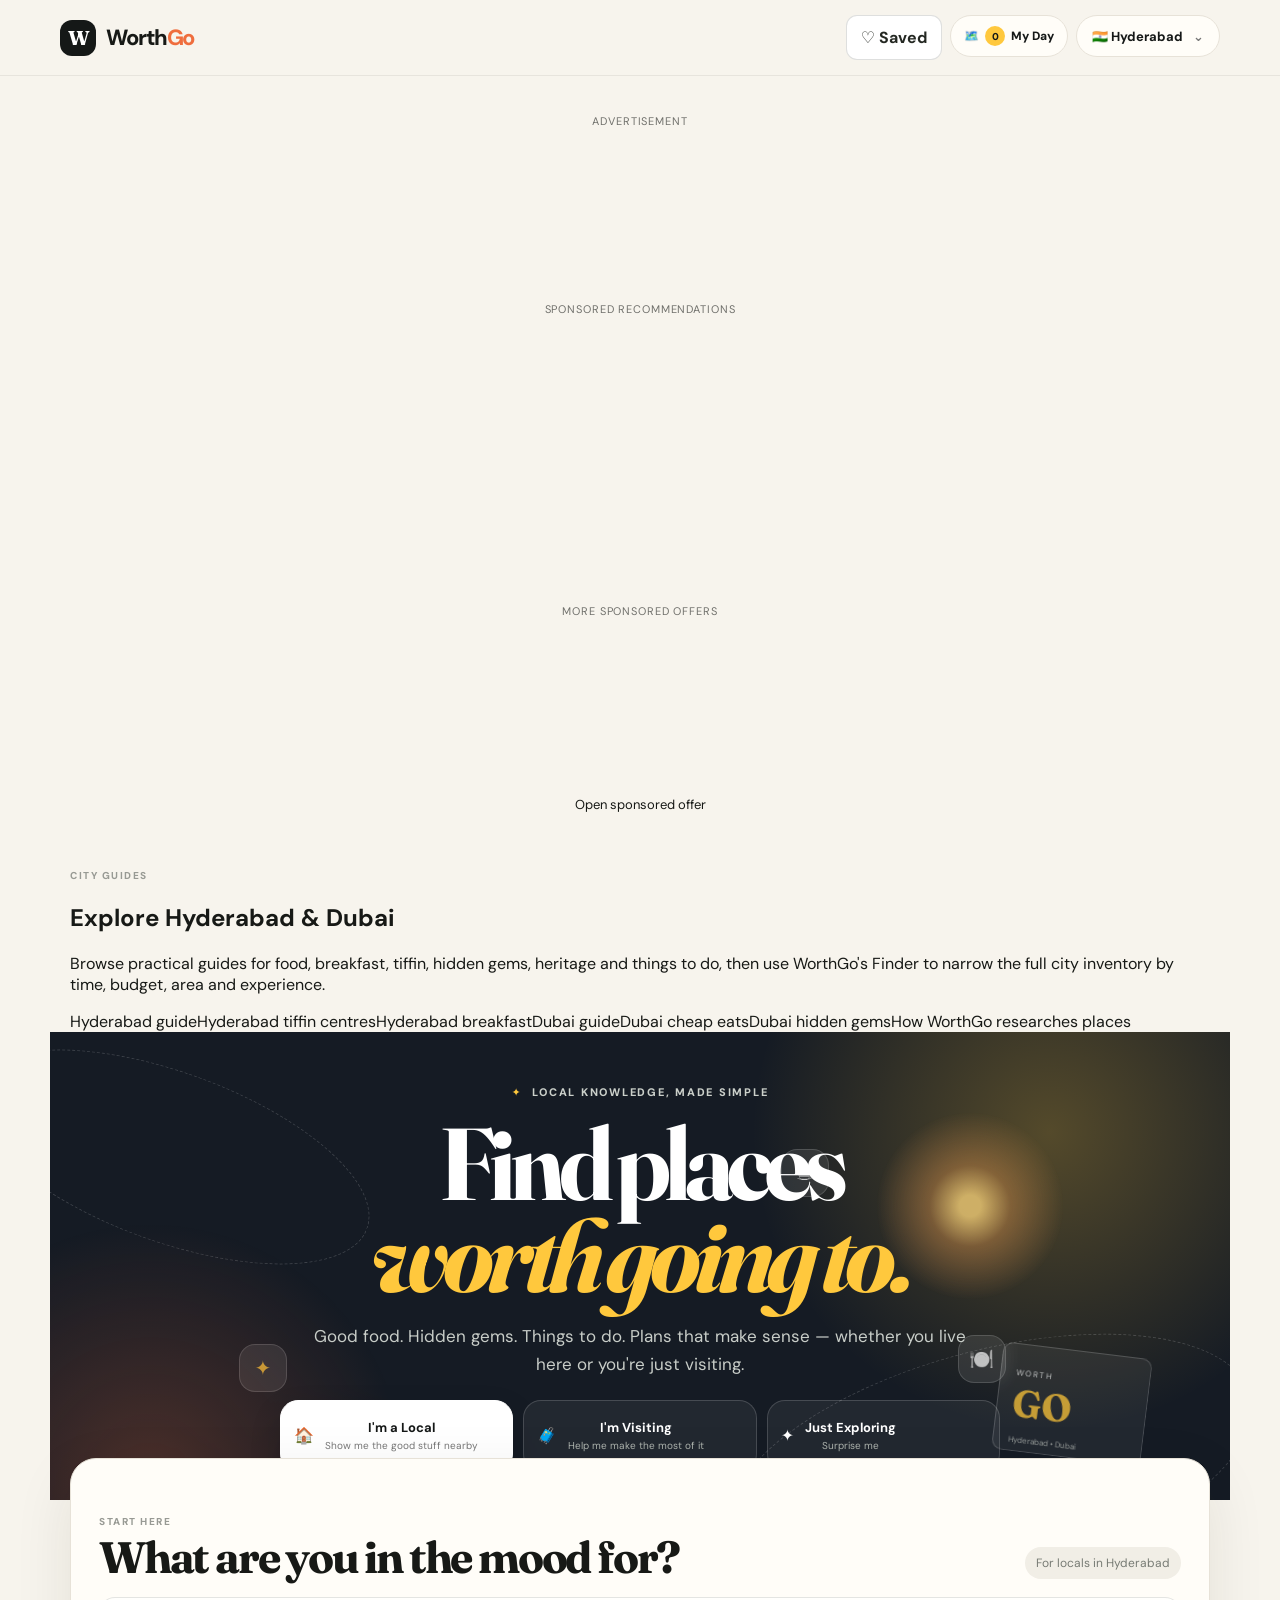
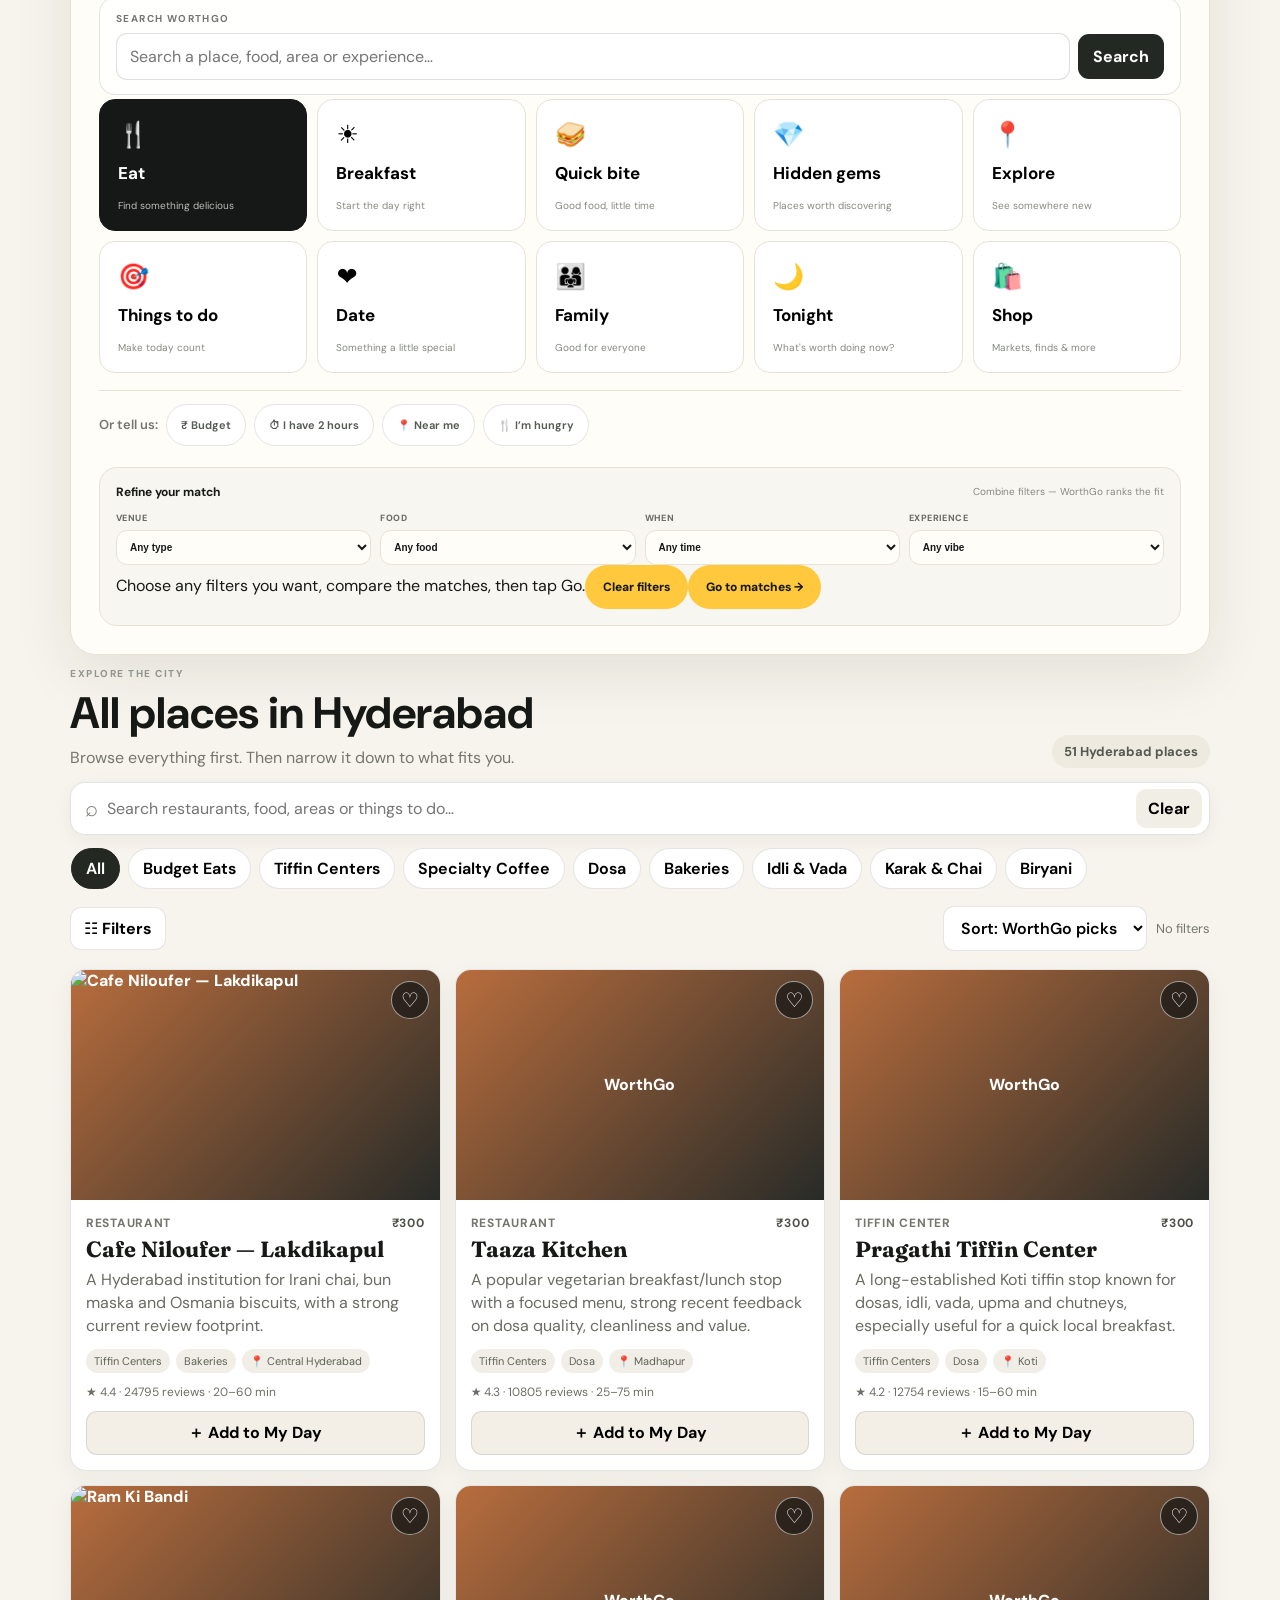
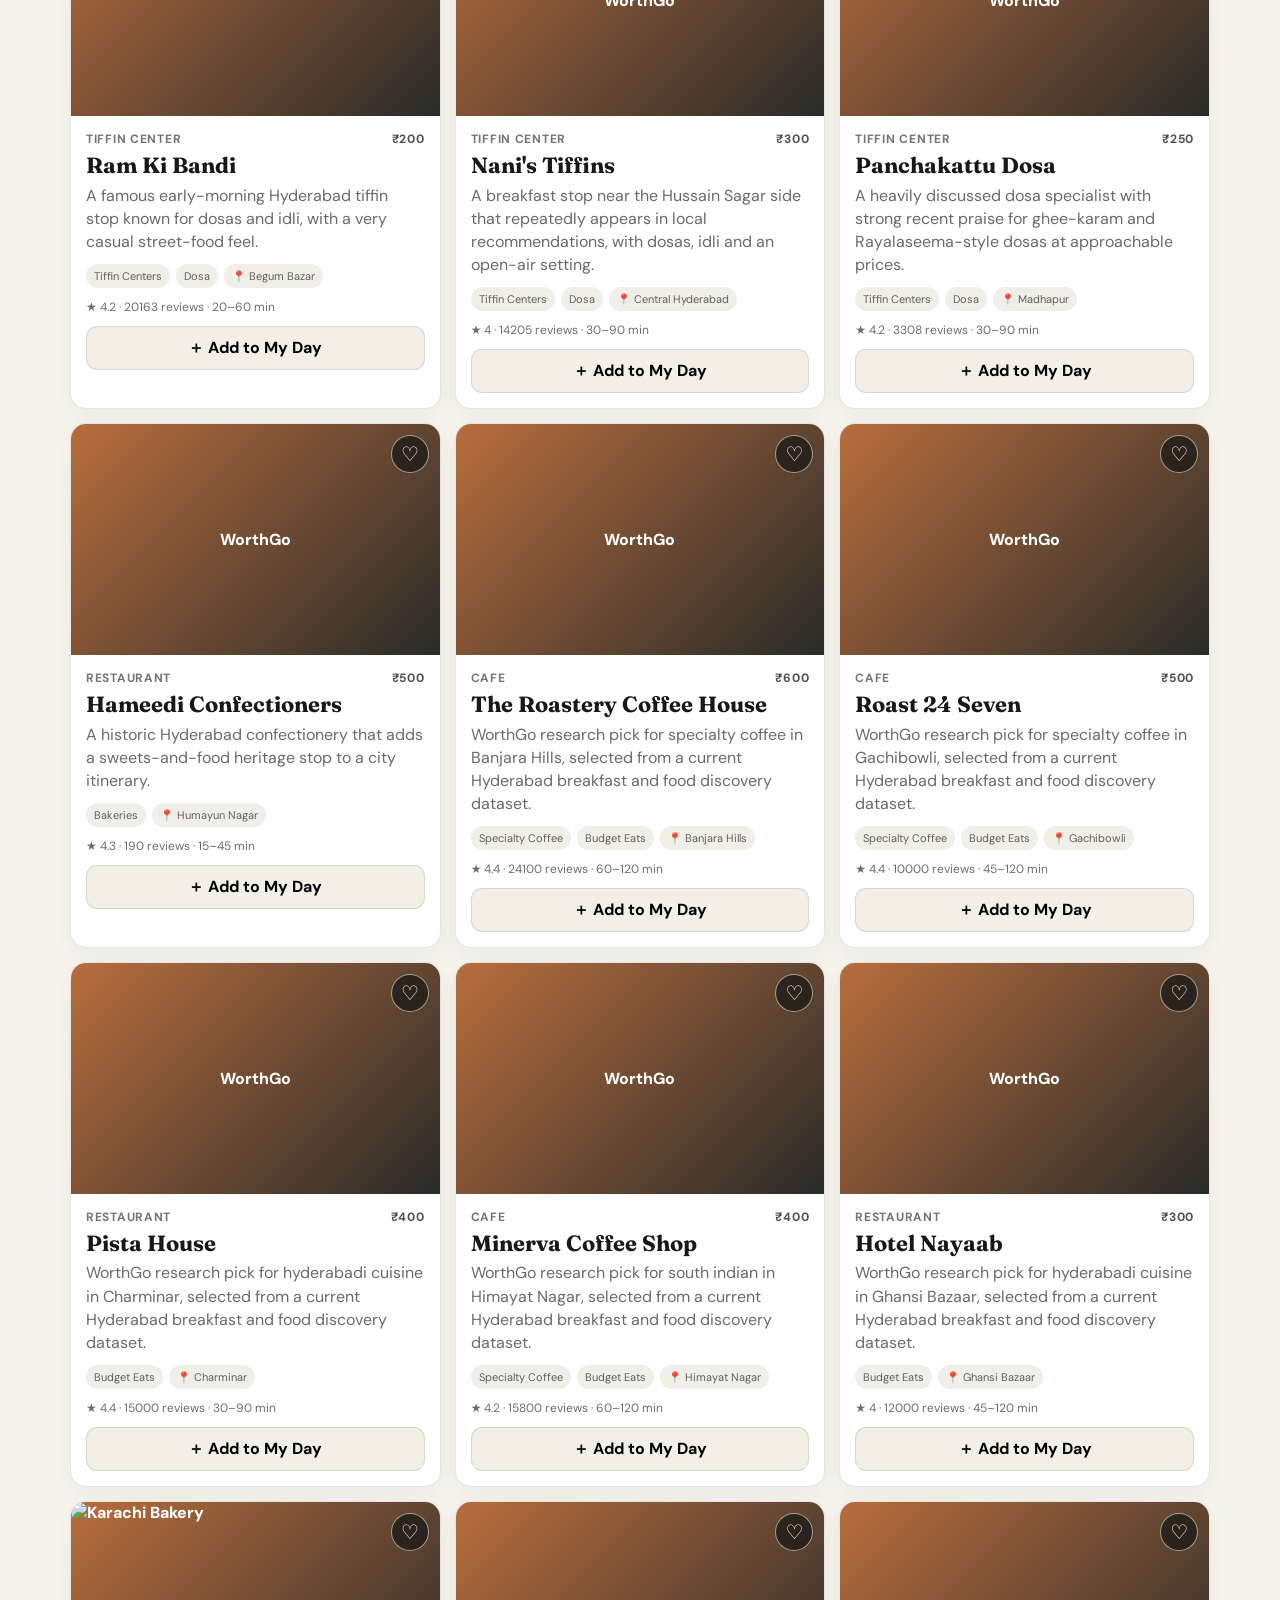
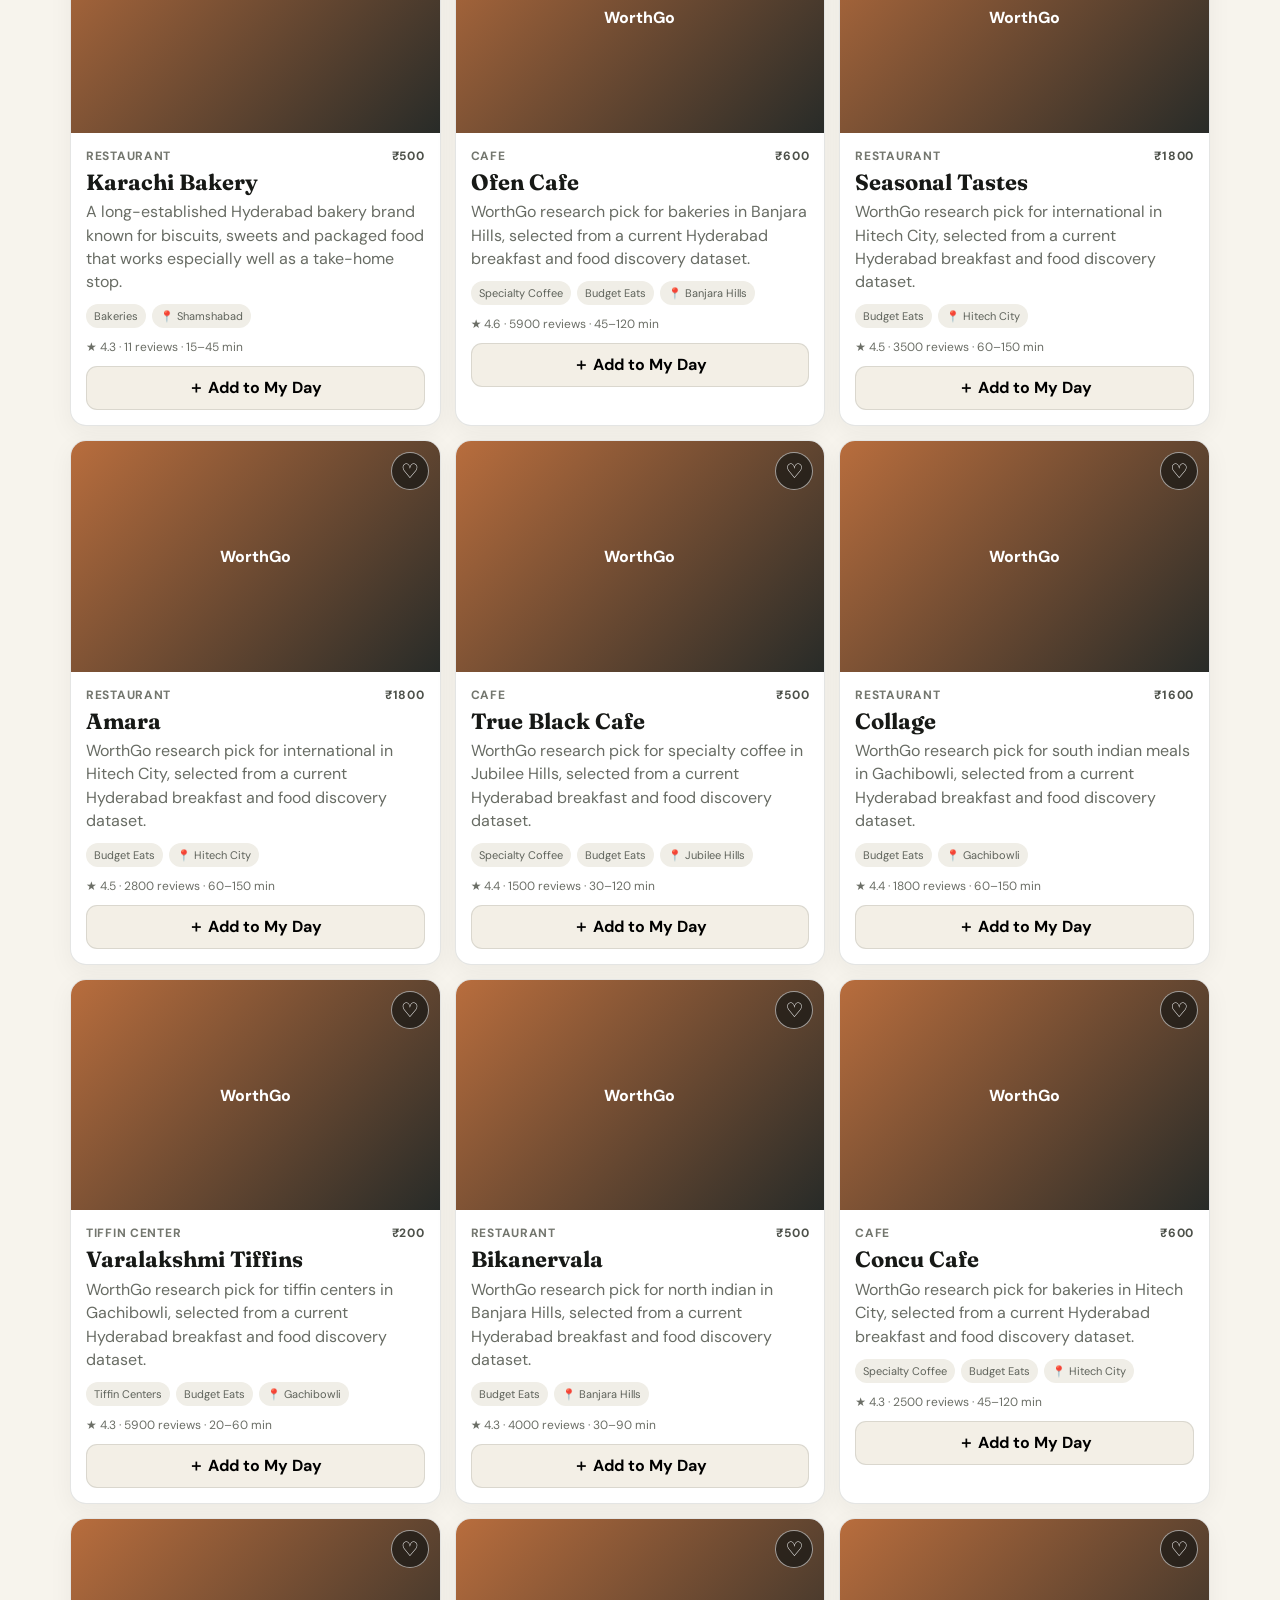
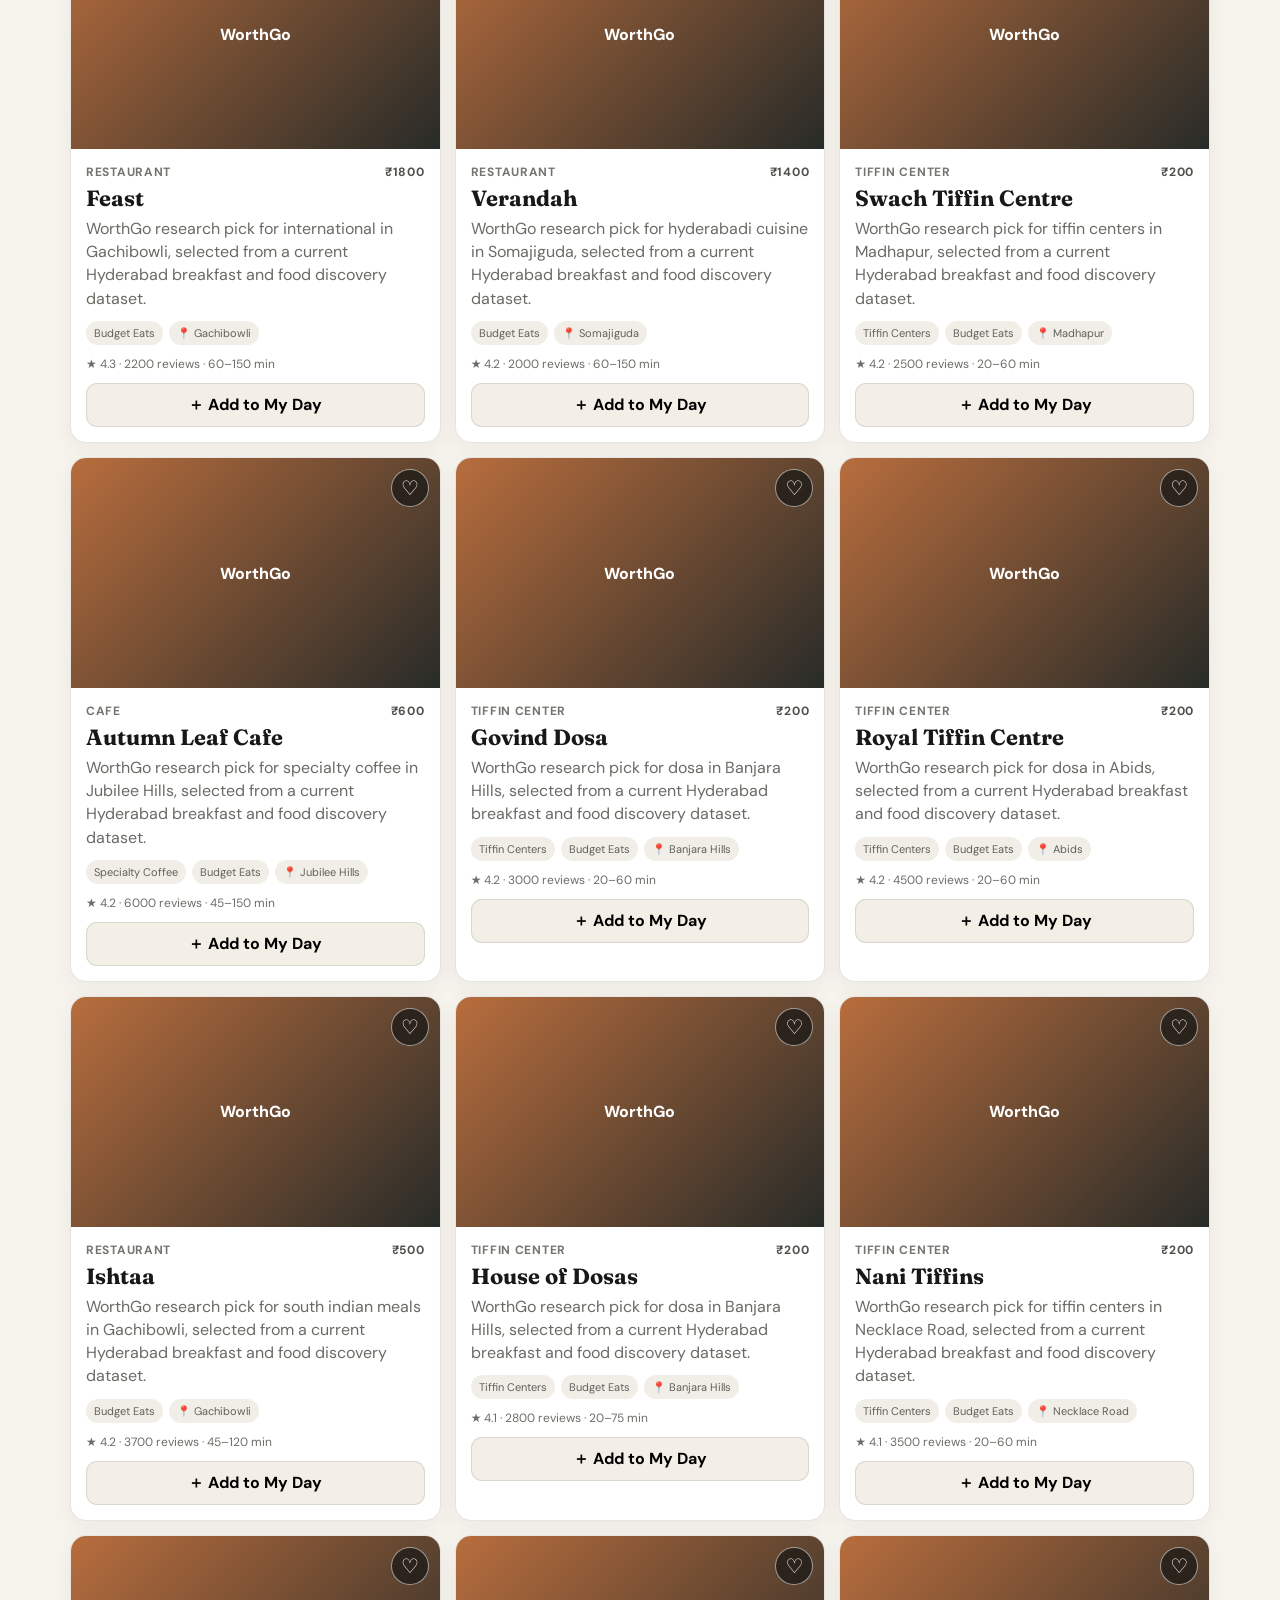
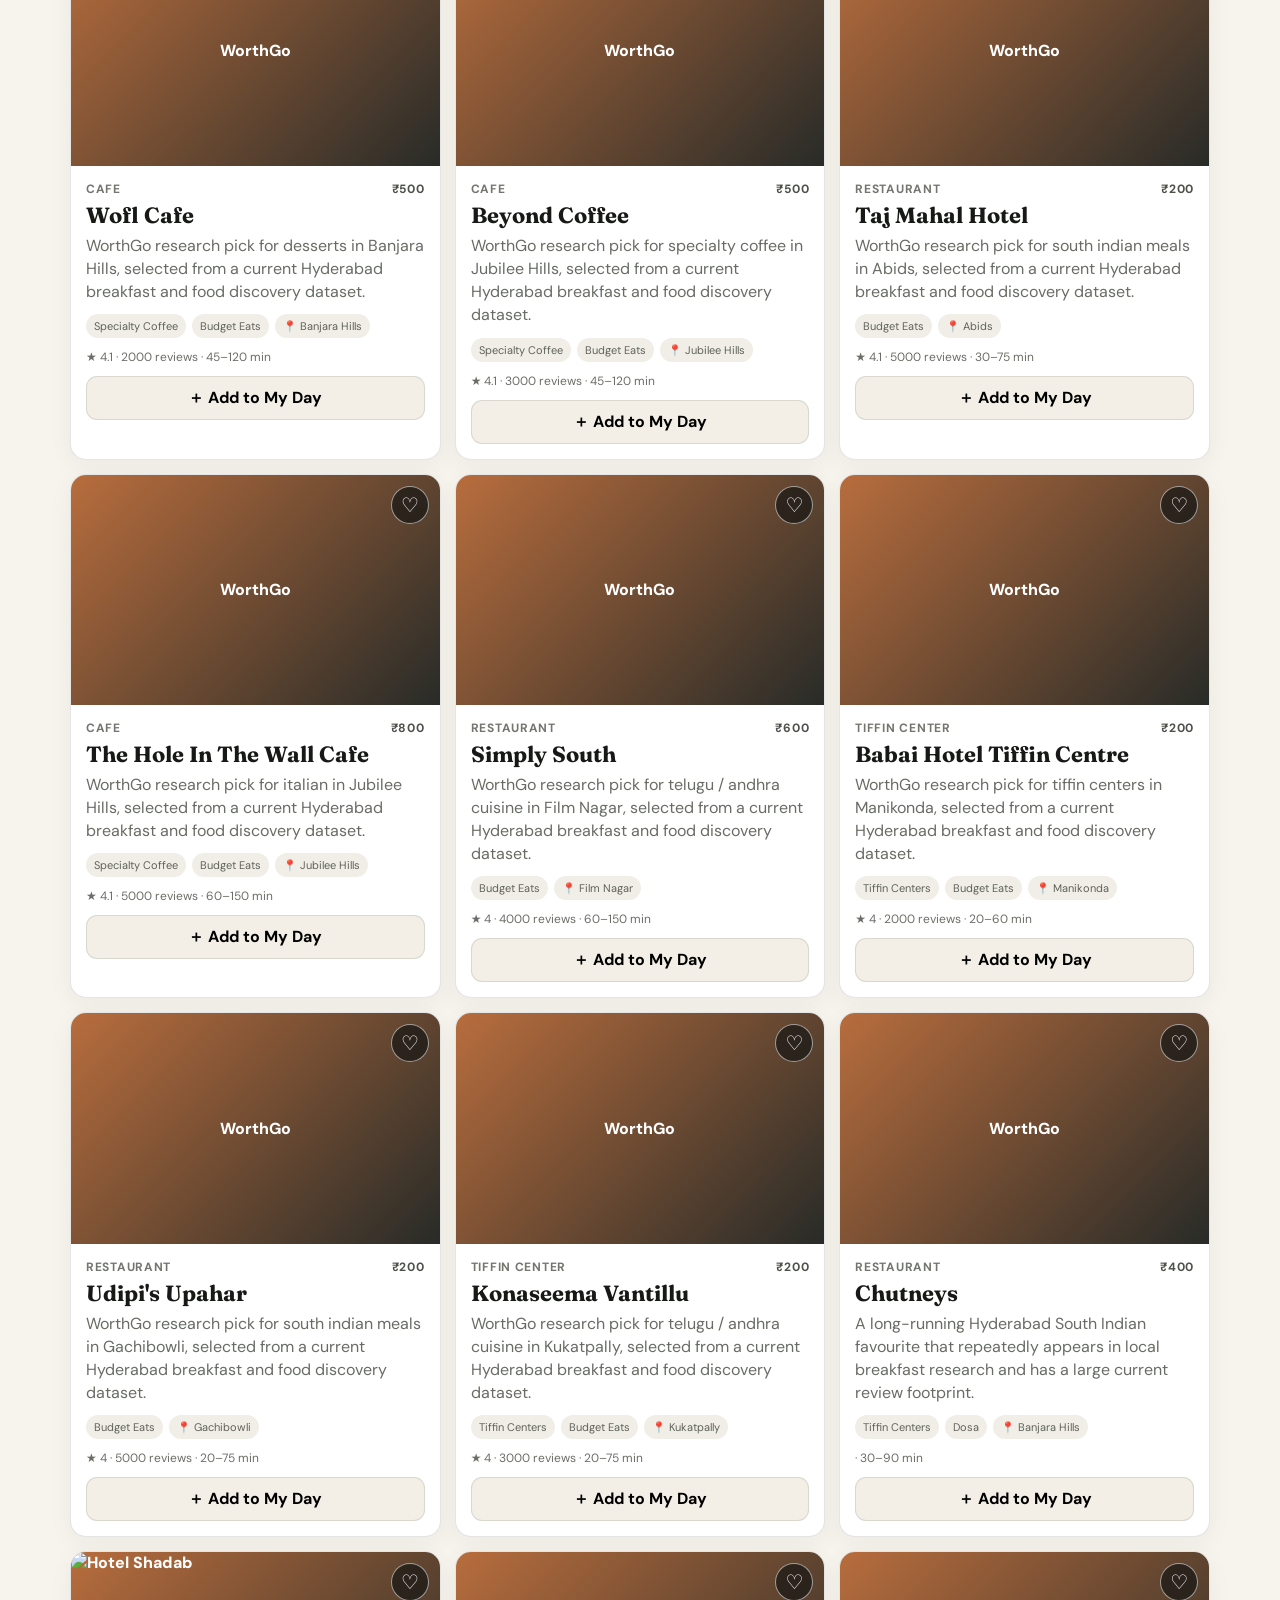
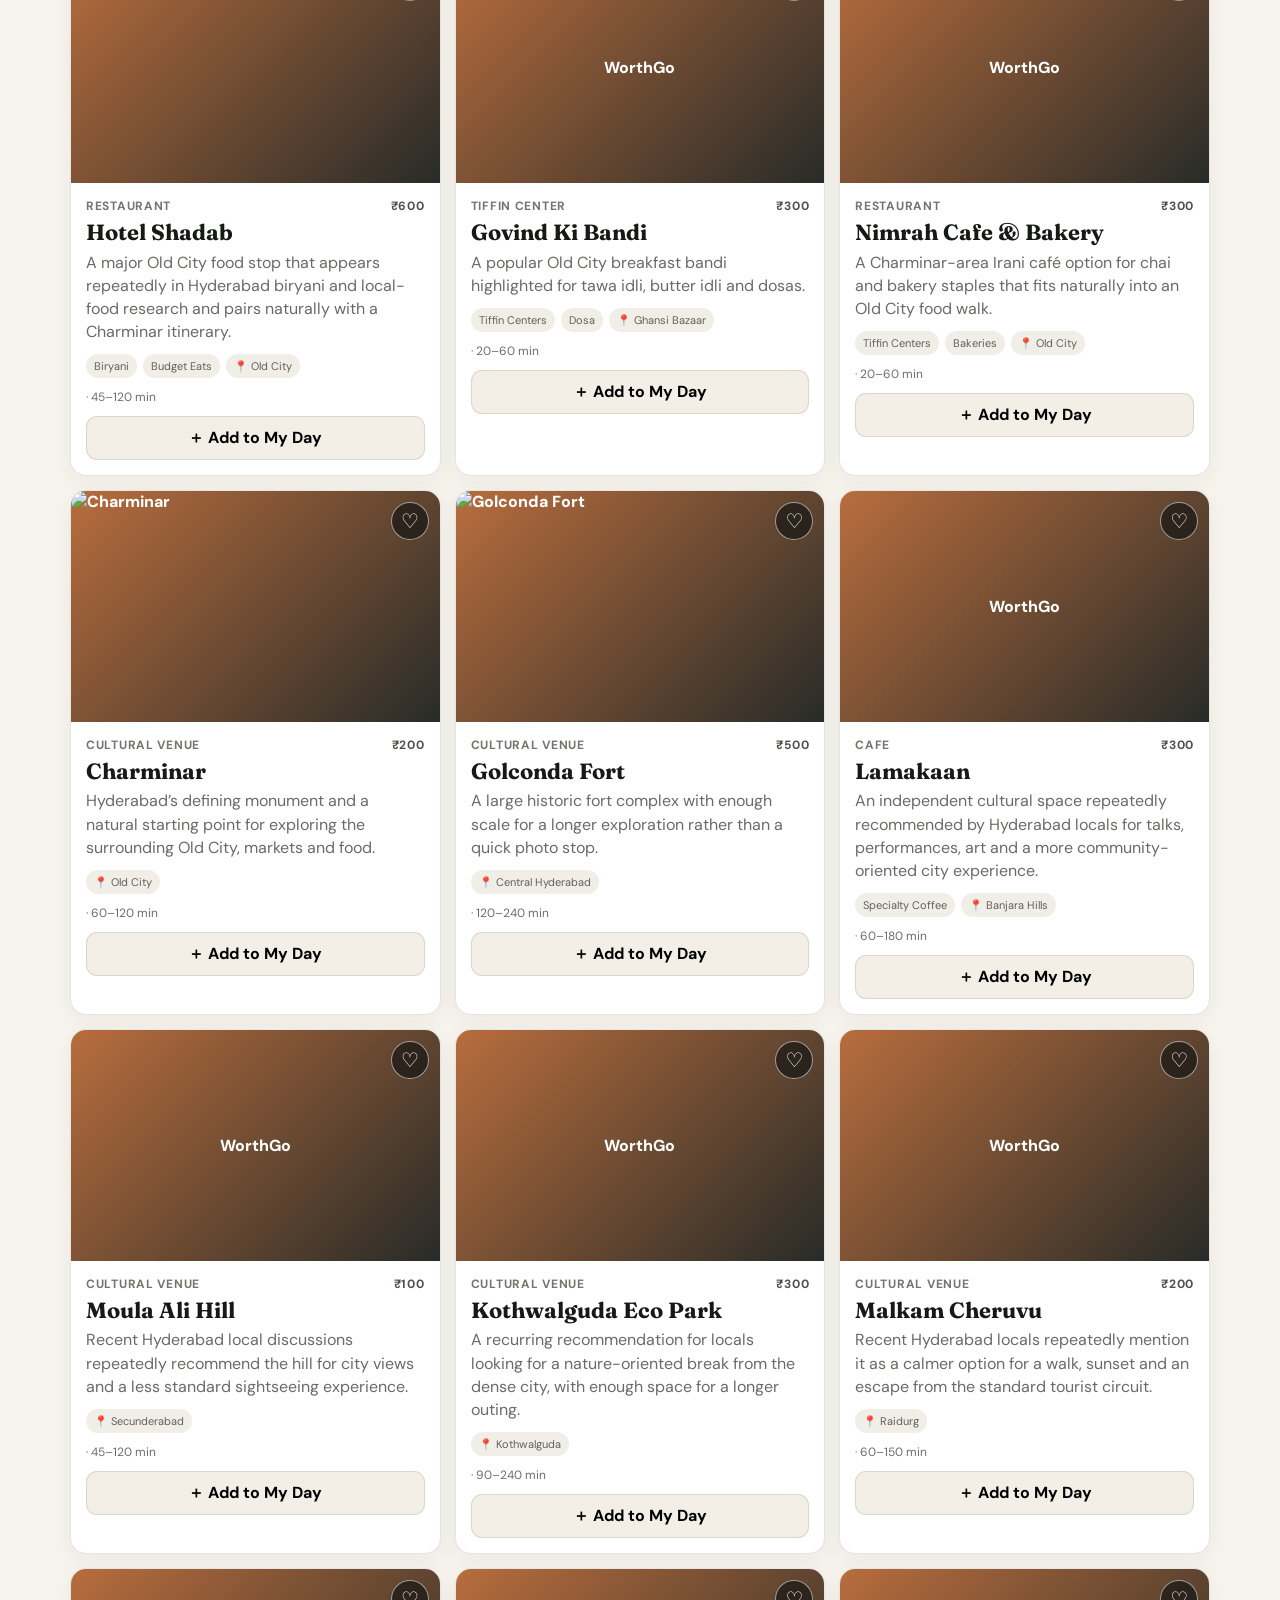
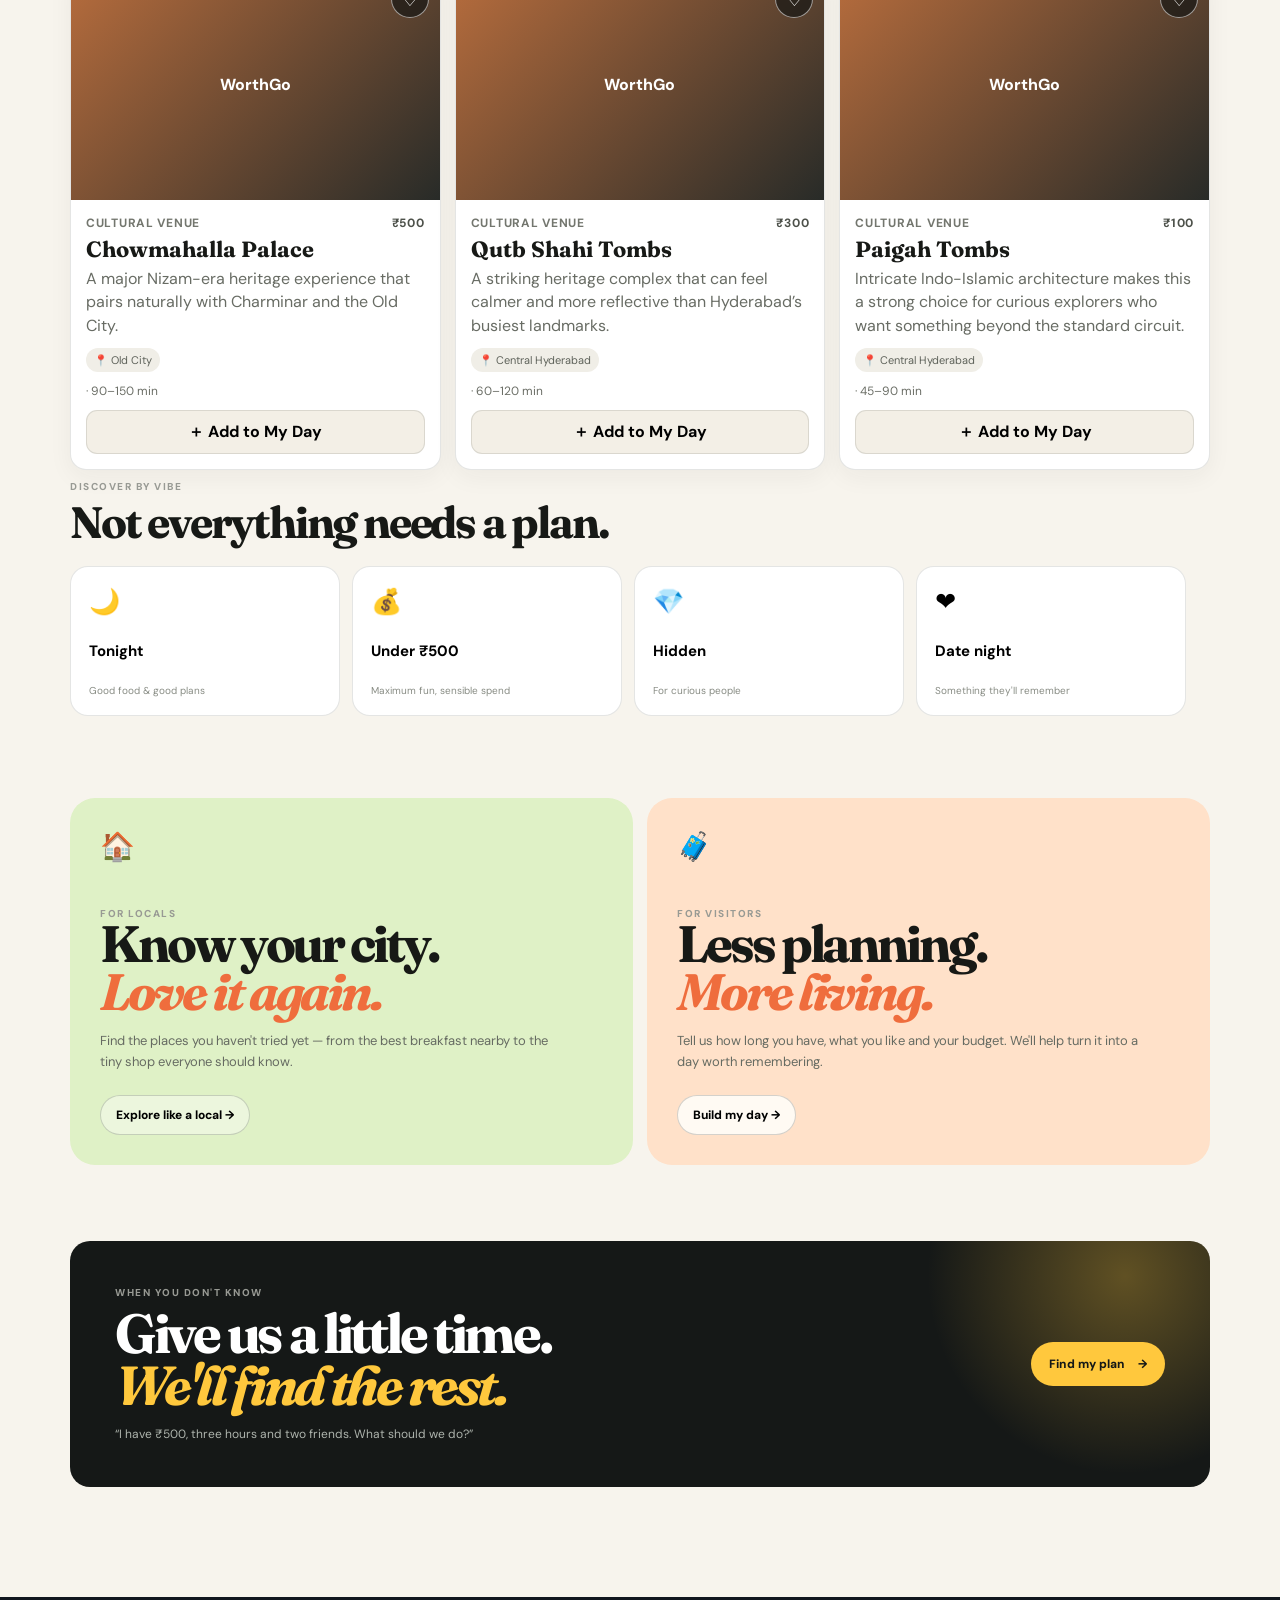
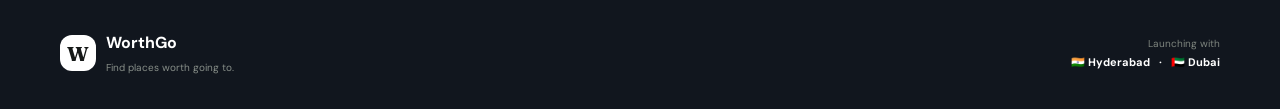
==== commit 4e404ce9: "Refresh Adsterra loader cache key" ====
--- a/index.html
+++ b/index.html
@@ -23,9 +23,9 @@
 <section class="split shell"><div class="split-panel local-panel"><span class="panel-icon">🏠</span><span class="kicker">FOR LOCALS</span><h2>Know your city.<br><em>Love it again.</em></h2><p>Find the places you haven't tried yet — from the best breakfast nearby to the tiny shop everyone should know.</p><button class="outline-btn" data-mode-jump="local">Explore like a local →</button></div><div class="split-panel visit-panel"><span class="panel-icon">🧳</span><span class="kicker">FOR VISITORS</span><h2>Less planning.<br><em>More living.</em></h2><p>Tell us how long you have, what you like and your budget. We'll help turn it into a day worth remembering.</p><button class="light-btn" data-mode-jump="visitor">Build my day →</button></div></section>
 <section class="collections shell"><div class="section-intro"><div><span class="kicker">DISCOVER BY VIBE</span><h2>Not everything needs a plan.</h2></div></div><div class="collection-row"><button data-intent="tonight"><span>🌙</span><strong>Tonight</strong><small>Good food & good plans</small></button><button data-filter="budget"><span>💰</span><strong>Under ₹500</strong><small>Maximum fun, sensible spend</small></button><button data-intent="hidden"><span>💎</span><strong>Hidden</strong><small>For curious people</small></button><button data-intent="date"><span>❤️</span><strong>Date night</strong><small>Something they'll remember</small></button></div></section>
 <section class="cta shell"><div><span class="kicker">WHEN YOU DON'T KNOW</span><h2>Give us a little time.<br><em>We'll find the rest.</em></h2><p>“I have ₹500, three hours and two friends. What should we do?”</p></div><button class="primary-btn" data-action="finder">Find my plan <span>→</span></button></section>
-<section class="seo-intro shell" aria-labelledby="worthgo-search-topics"><span class="kicker">CITY GUIDES</span><h2 id="worthgo-search-topics">Explore Hyderabad & Dubai</h2><p>Browse practical guides for food, breakfast, tiffin, hidden gems, heritage and things to do, then use WorthGo's Finder to narrow the full city inventory by time, budget, area and experience.</p><nav aria-label="WorthGo city guides"><a href="/hyderabad/">Hyderabad guide</a><a href="/hyderabad/tiffin-centers.html">Hyderabad tiffin centres</a><a href="/hyderabad/best-breakfast.html">Hyderabad breakfast</a><a href="/dubai/">Dubai guide</a><a href="/dubai/cheap-eats.html">Dubai cheap eats</a><a href="/dubai/hidden-gems.html">Dubai hidden gems</a><a href="/about/methodology.html">How WorthGo researches places</a></nav></section>
+<section class="seo-intro shell" aria-labelledby="worthgo-search-topics"><span class="kicker">CITY GUIDES</span><h2 id="worthgo-search-topics">Explore Hyderabad & Dubai</h2><p>Browse practical guides for food, breakfast, tiffin, hidden gems, heritage and things to do, then use WorthGo's Finder to narrow the full city inventory by time, budget, area and experience.</p><nav aria-label="WorthGo city guides"><a href="/hyderabad/">Hyderabad guide</a><a href="/hyderabad/tiffin-centers">Hyderabad tiffin centres</a><a href="/hyderabad/best-breakfast">Hyderabad breakfast</a><a href="/dubai/">Dubai guide</a><a href="/dubai/cheap-eats">Dubai cheap eats</a><a href="/dubai/hidden-gems">Dubai hidden gems</a><a href="/about/methodology">How WorthGo researches places</a></nav></section>
 </main>
 <footer class="footer"><div class="footer-brand"><span class="brand-mark">W</span><strong>WorthGo</strong><p>Find places worth going to.</p></div><div class="footer-city"><span>Launching with</span><strong>🇮🇳 Hyderabad &nbsp; · &nbsp; 🇦🇪 Dubai</strong></div></footer>
 <div id="dayPanel" class="quick-panel" aria-hidden="true"></div>
-<script src="data.js"></script><script src="research/verified-places-2026-08-15.js"></script><script src="research/expanded-places-2026-08-15.js"></script><script src="research/expansion-2026-08-15.js"></script><script src="research/taxonomy.js"></script><script src="research/runtime-normalize.js"></script><script src="research/quality.js"></script><script src="app.js"></script><script src="day.js"></script><script src="research/my-day-bridge.js"></script><script src="features.js"></script><script src="browse.js"></script><script src="feature-fixes.js"></script><script src="main-stability-fixes.js"></script><script src="native-ux.js" defer></script><script src="ads-body.js?v=20260817-native-permissions" defer></script>
+<script src="data.js"></script><script src="research/verified-places-2026-08-15.js"></script><script src="research/expanded-places-2026-08-15.js"></script><script src="research/expansion-2026-08-15.js"></script><script src="research/taxonomy.js"></script><script src="research/runtime-normalize.js"></script><script src="research/quality.js"></script><script src="app.js"></script><script src="day.js"></script><script src="research/my-day-bridge.js"></script><script src="features.js"></script><script src="browse.js"></script><script src="feature-fixes.js"></script><script src="main-stability-fixes.js"></script><script src="native-ux.js" defer></script><script src="ads-body.js?v=20260817-all-adsterra" defer></script>
 </body></html>
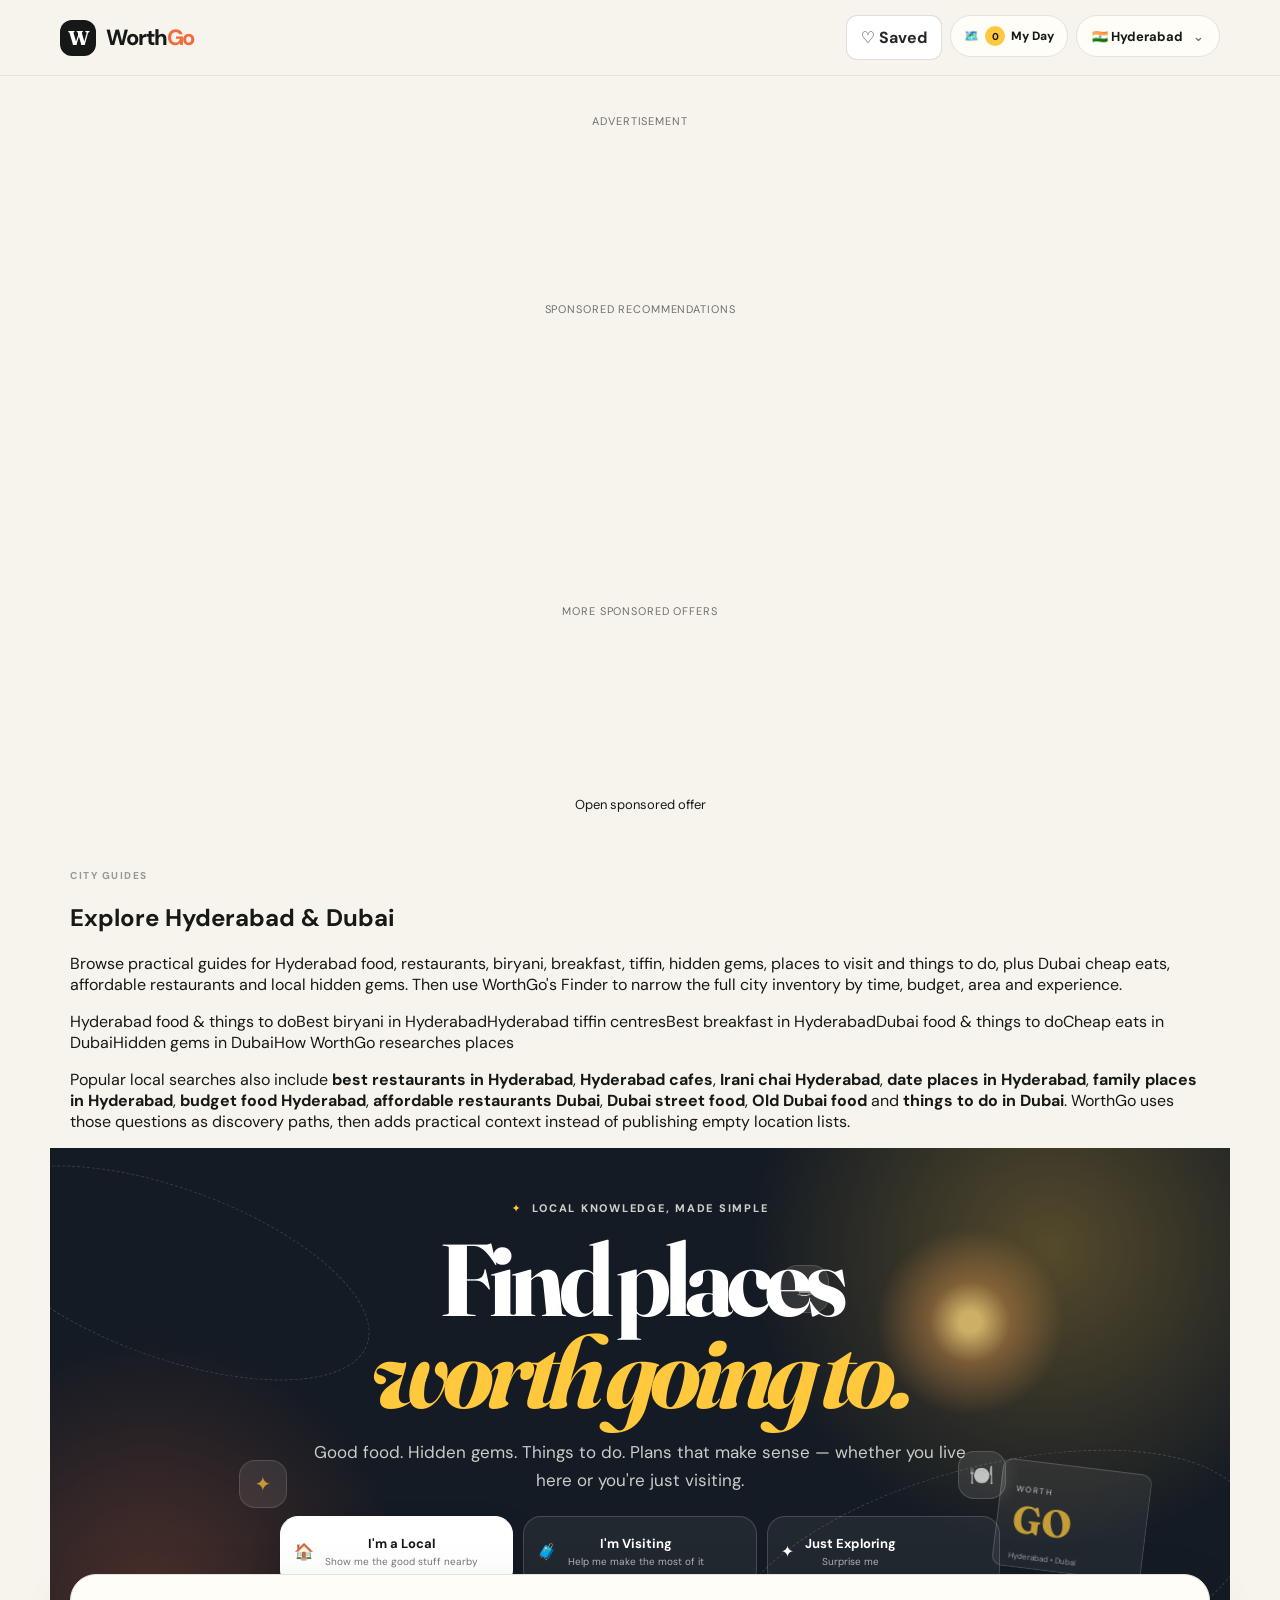
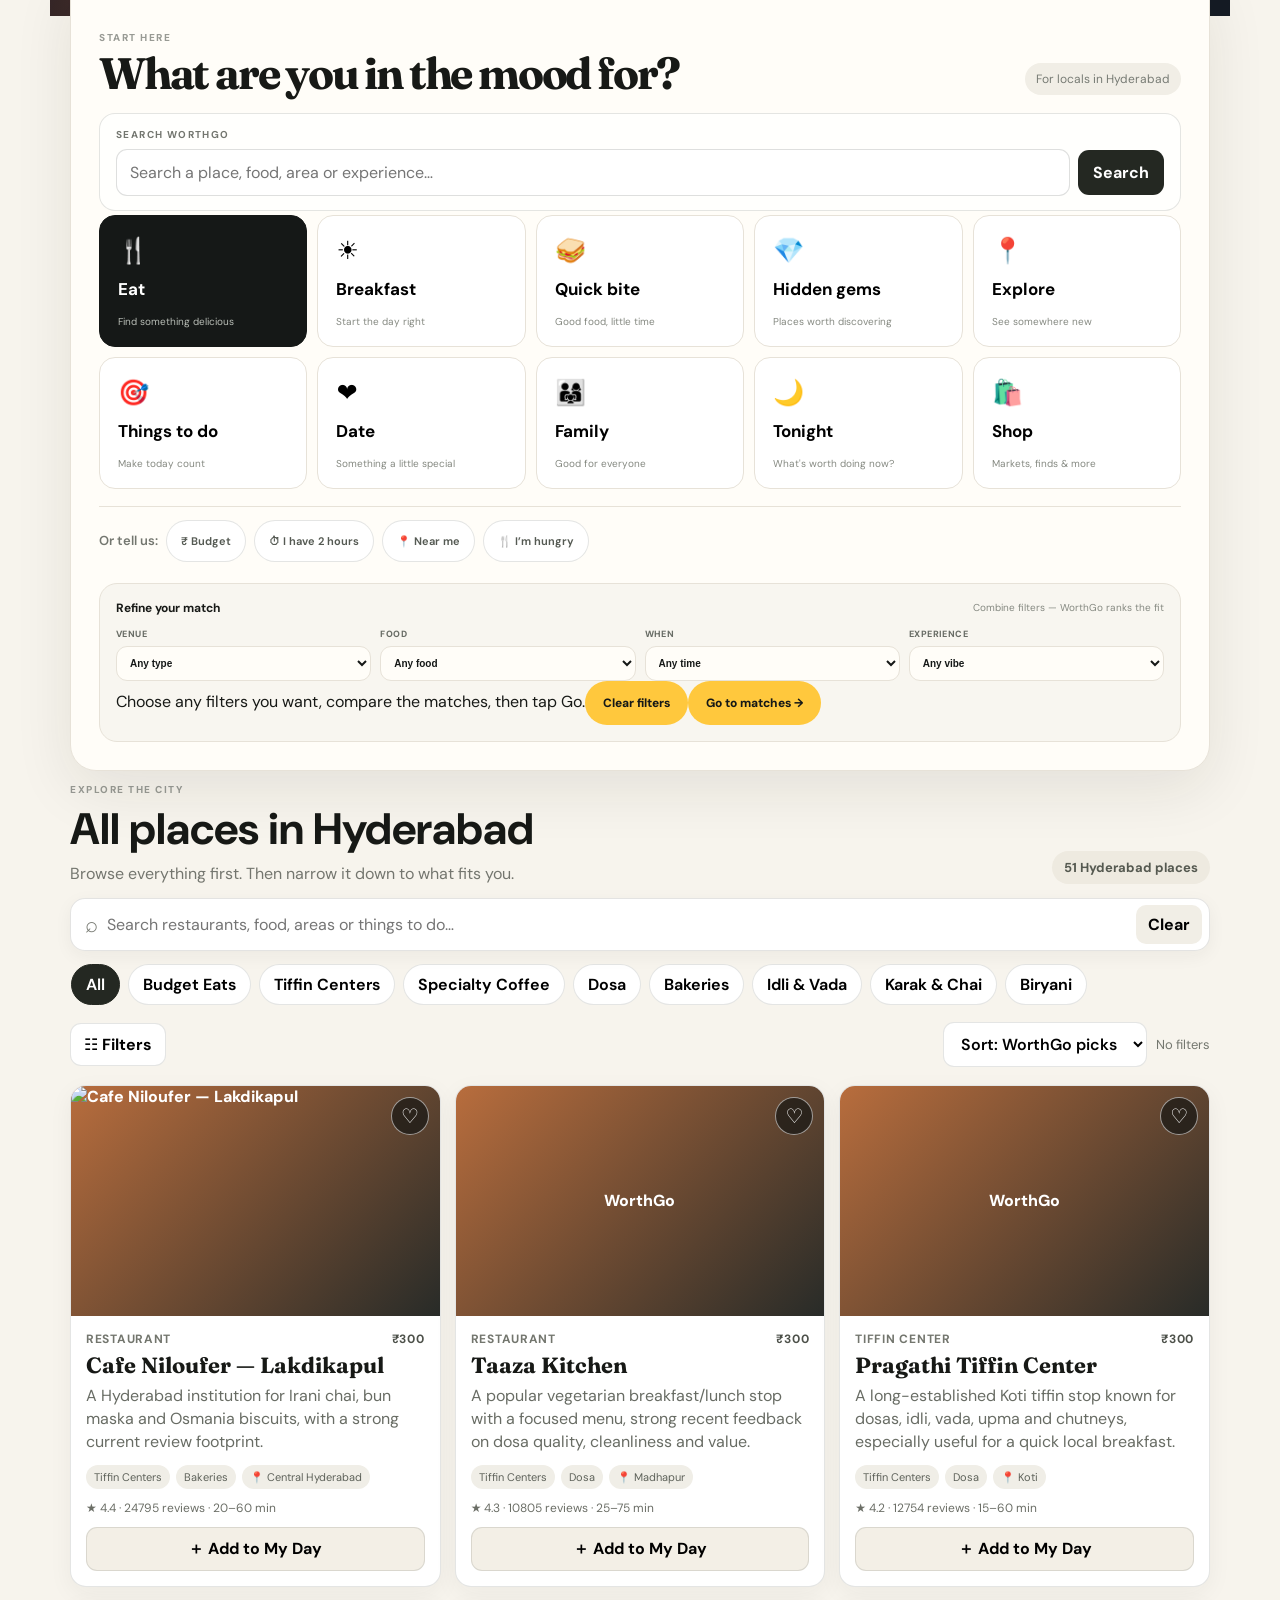
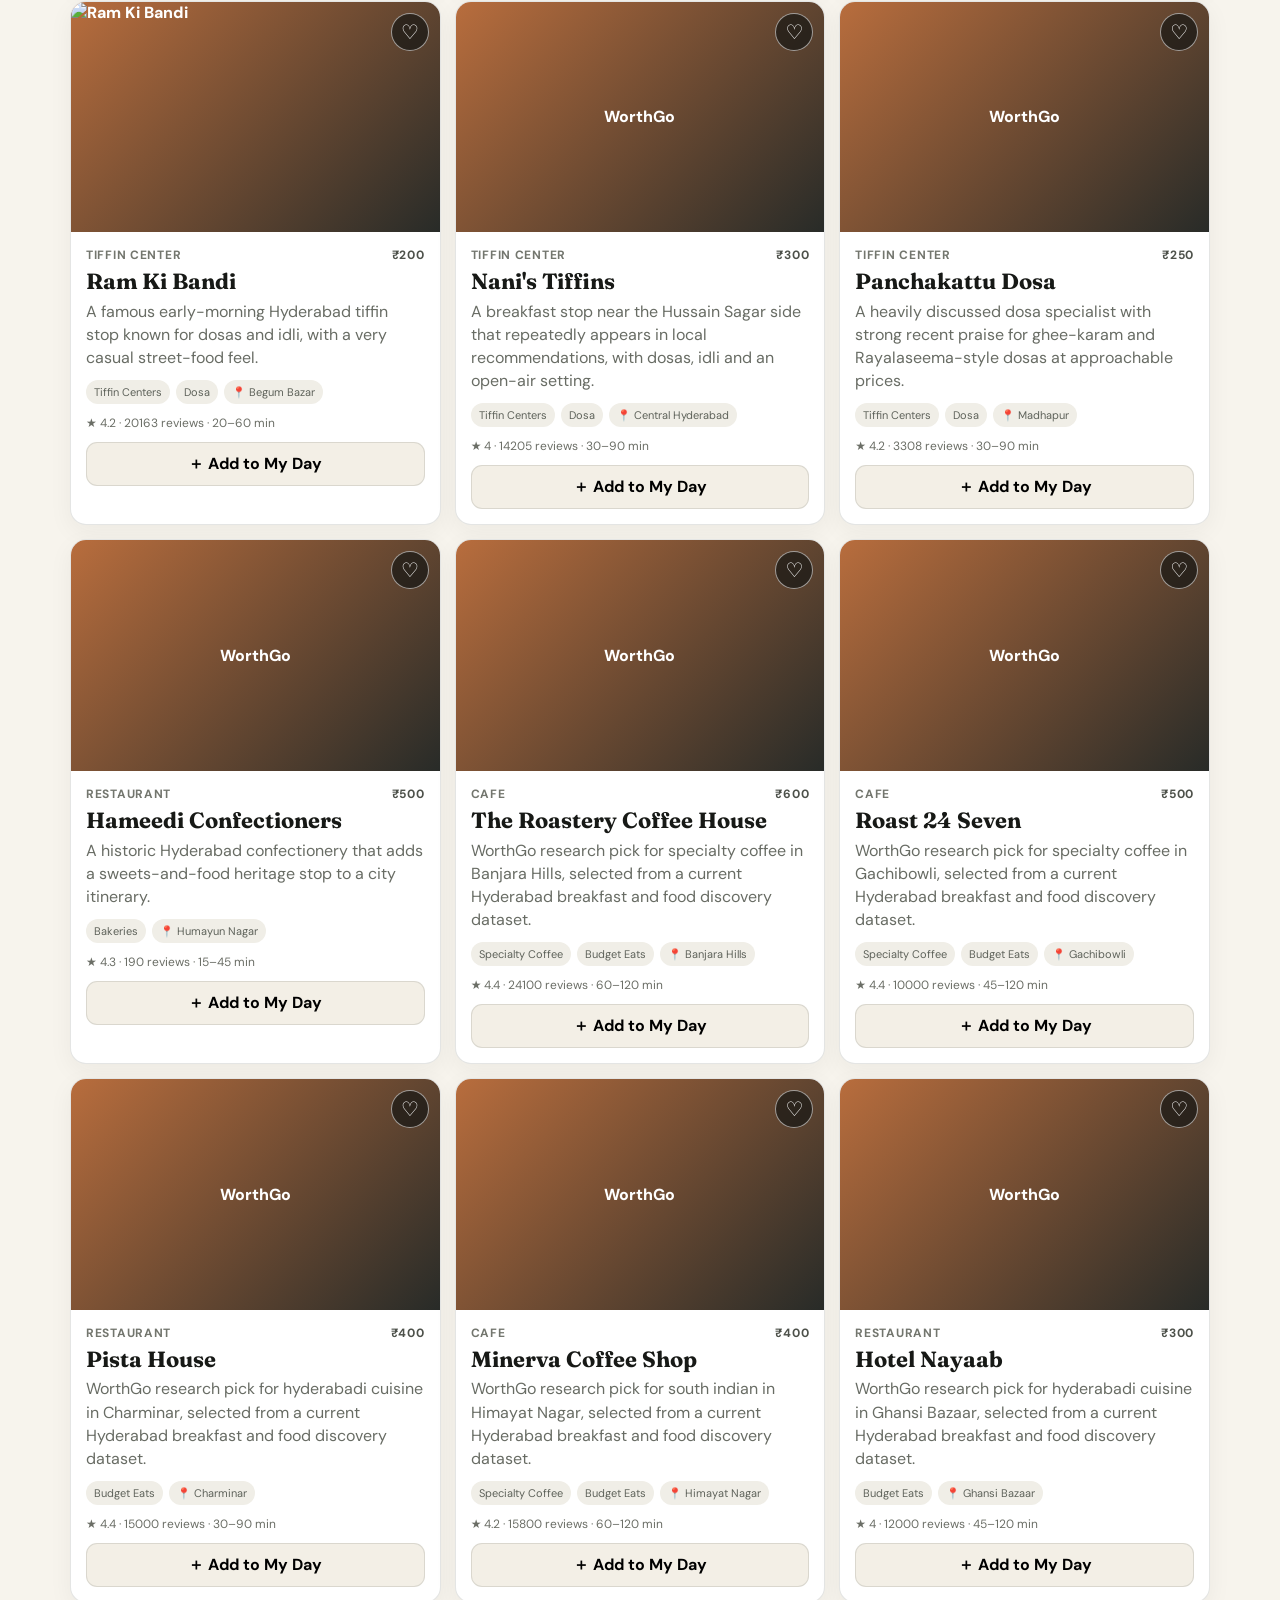
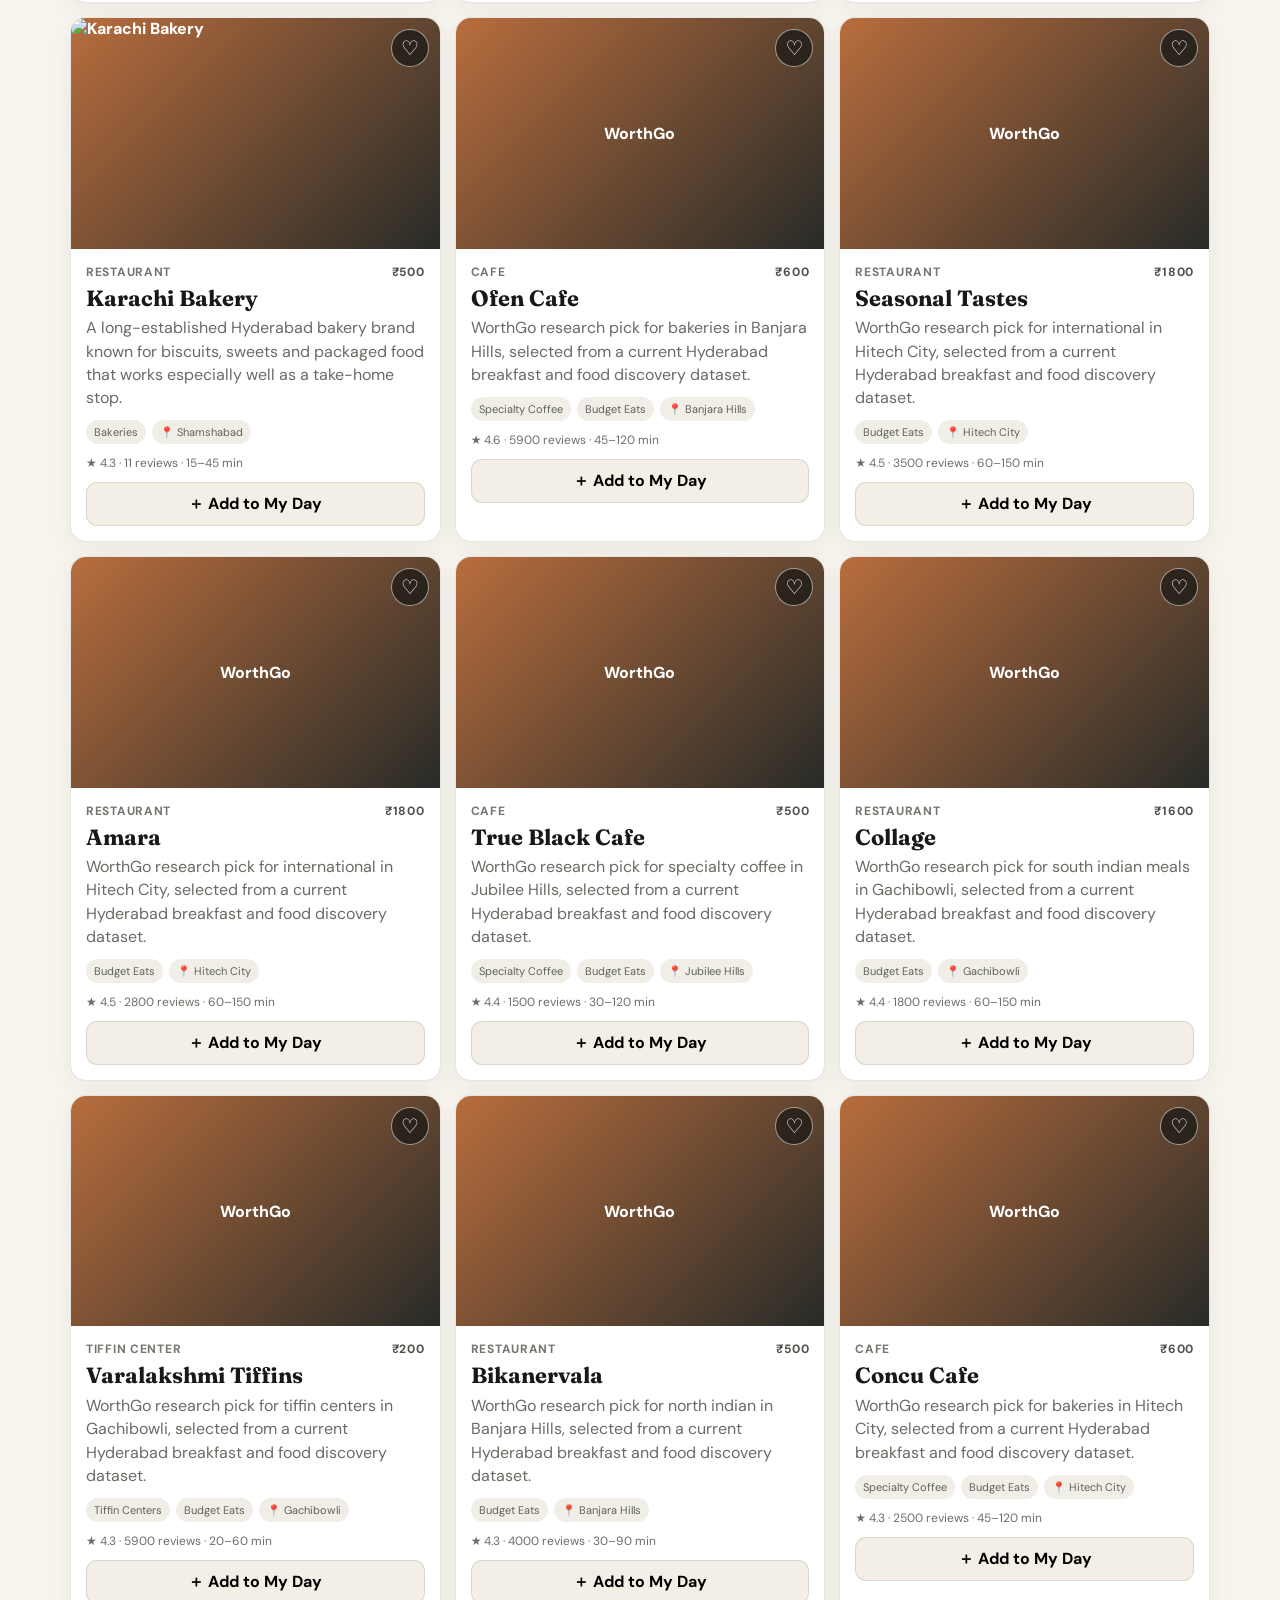
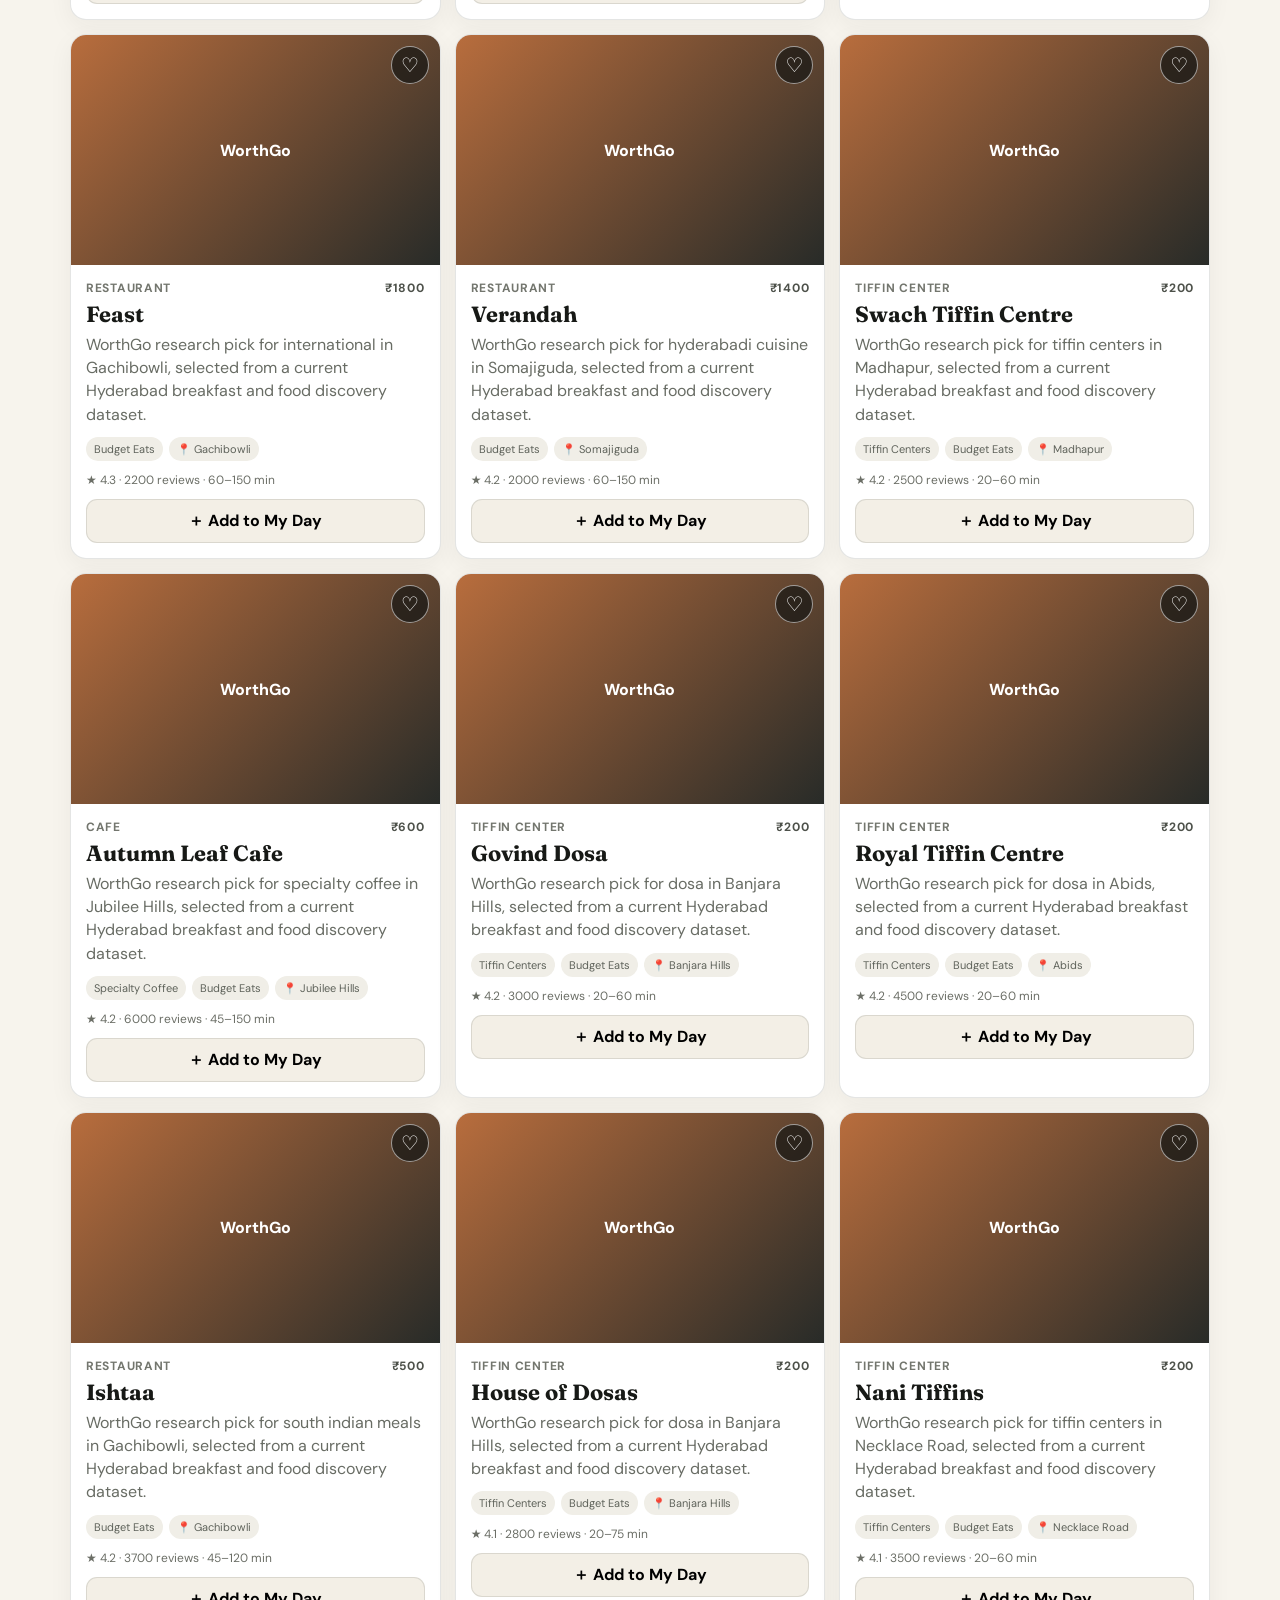
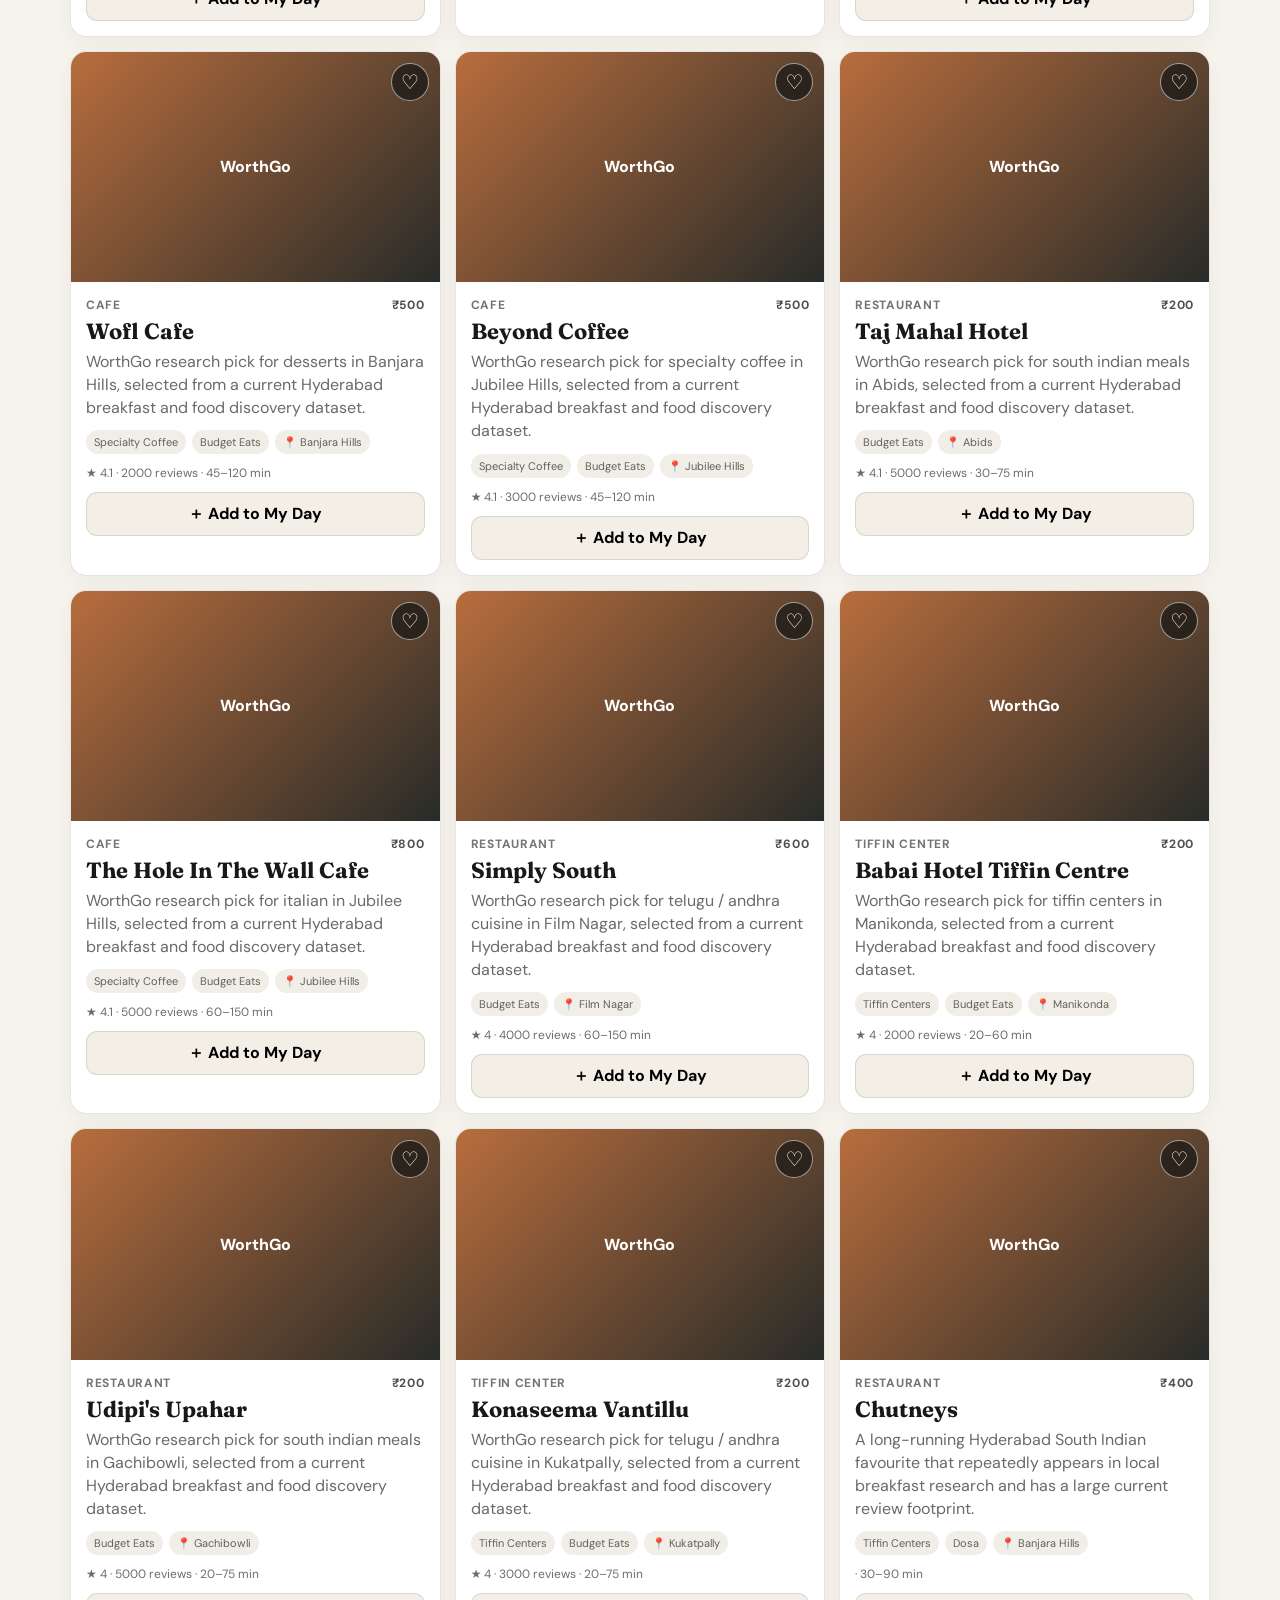
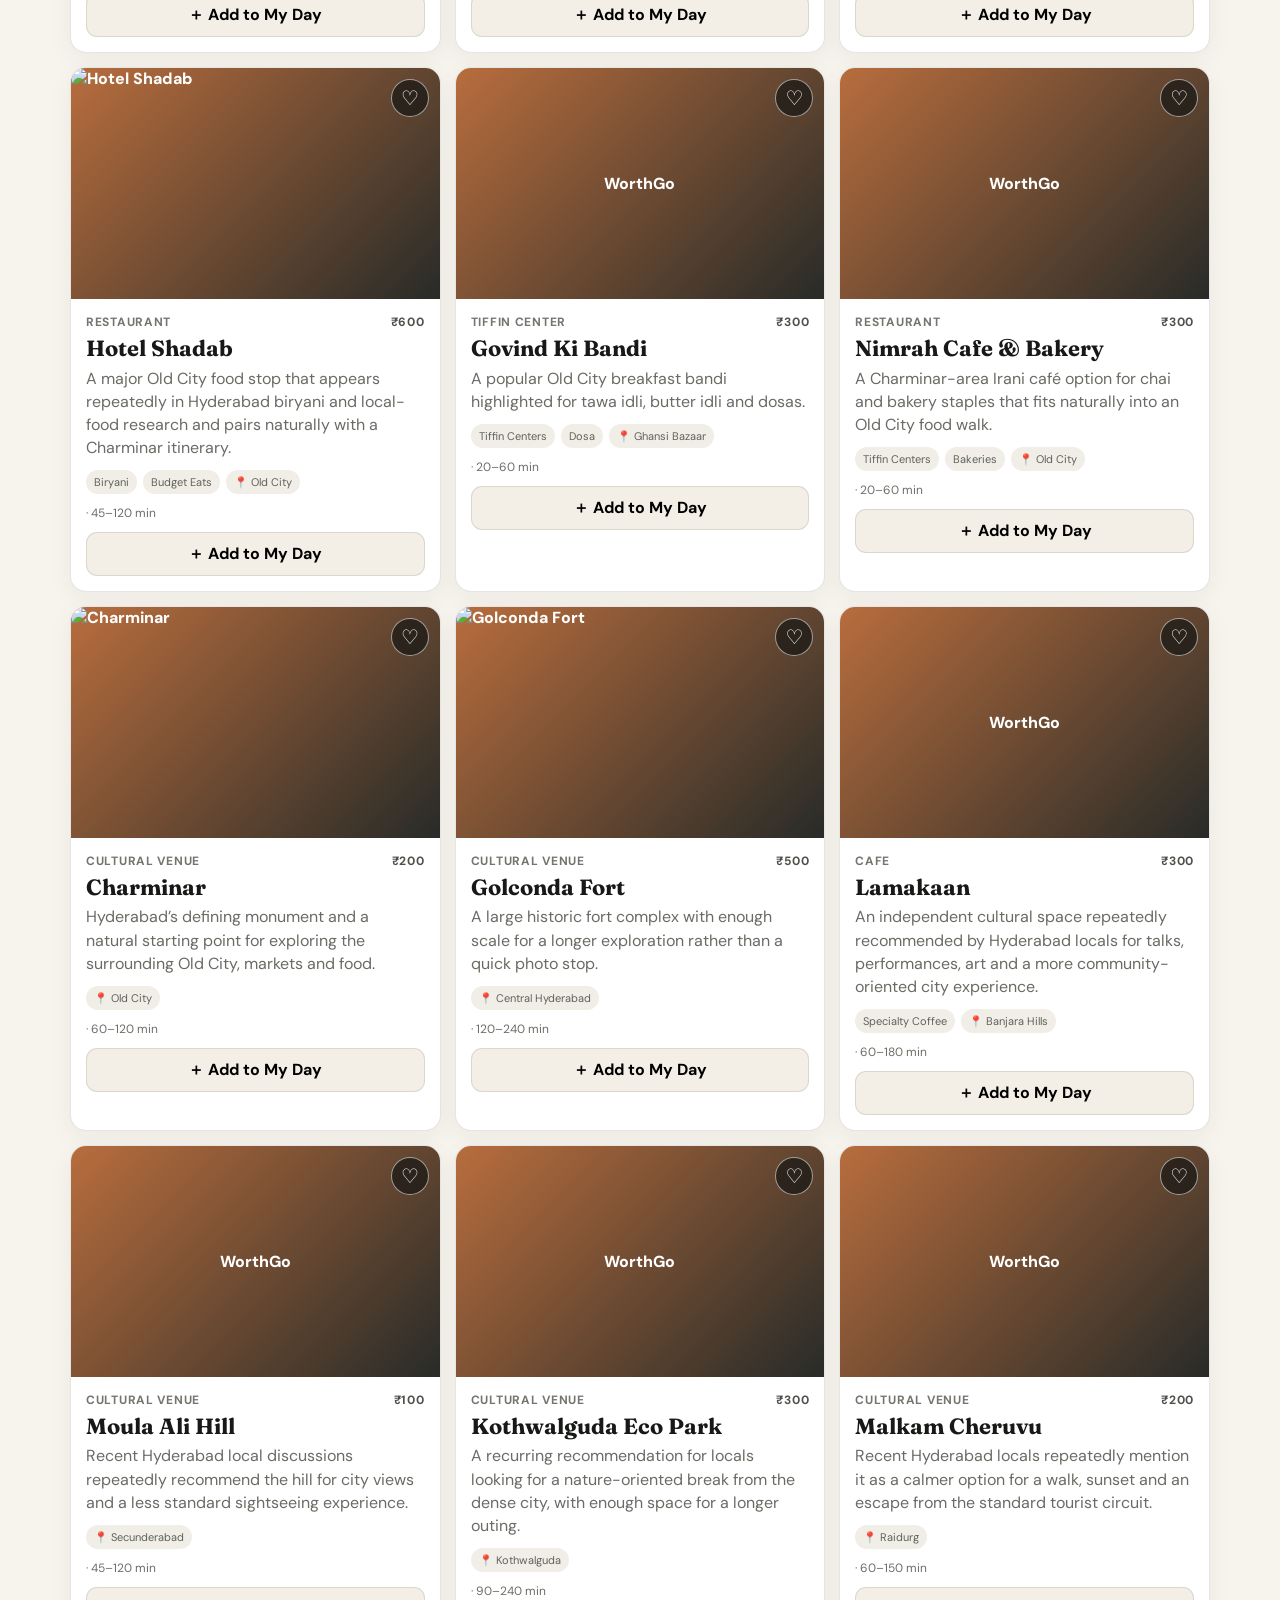
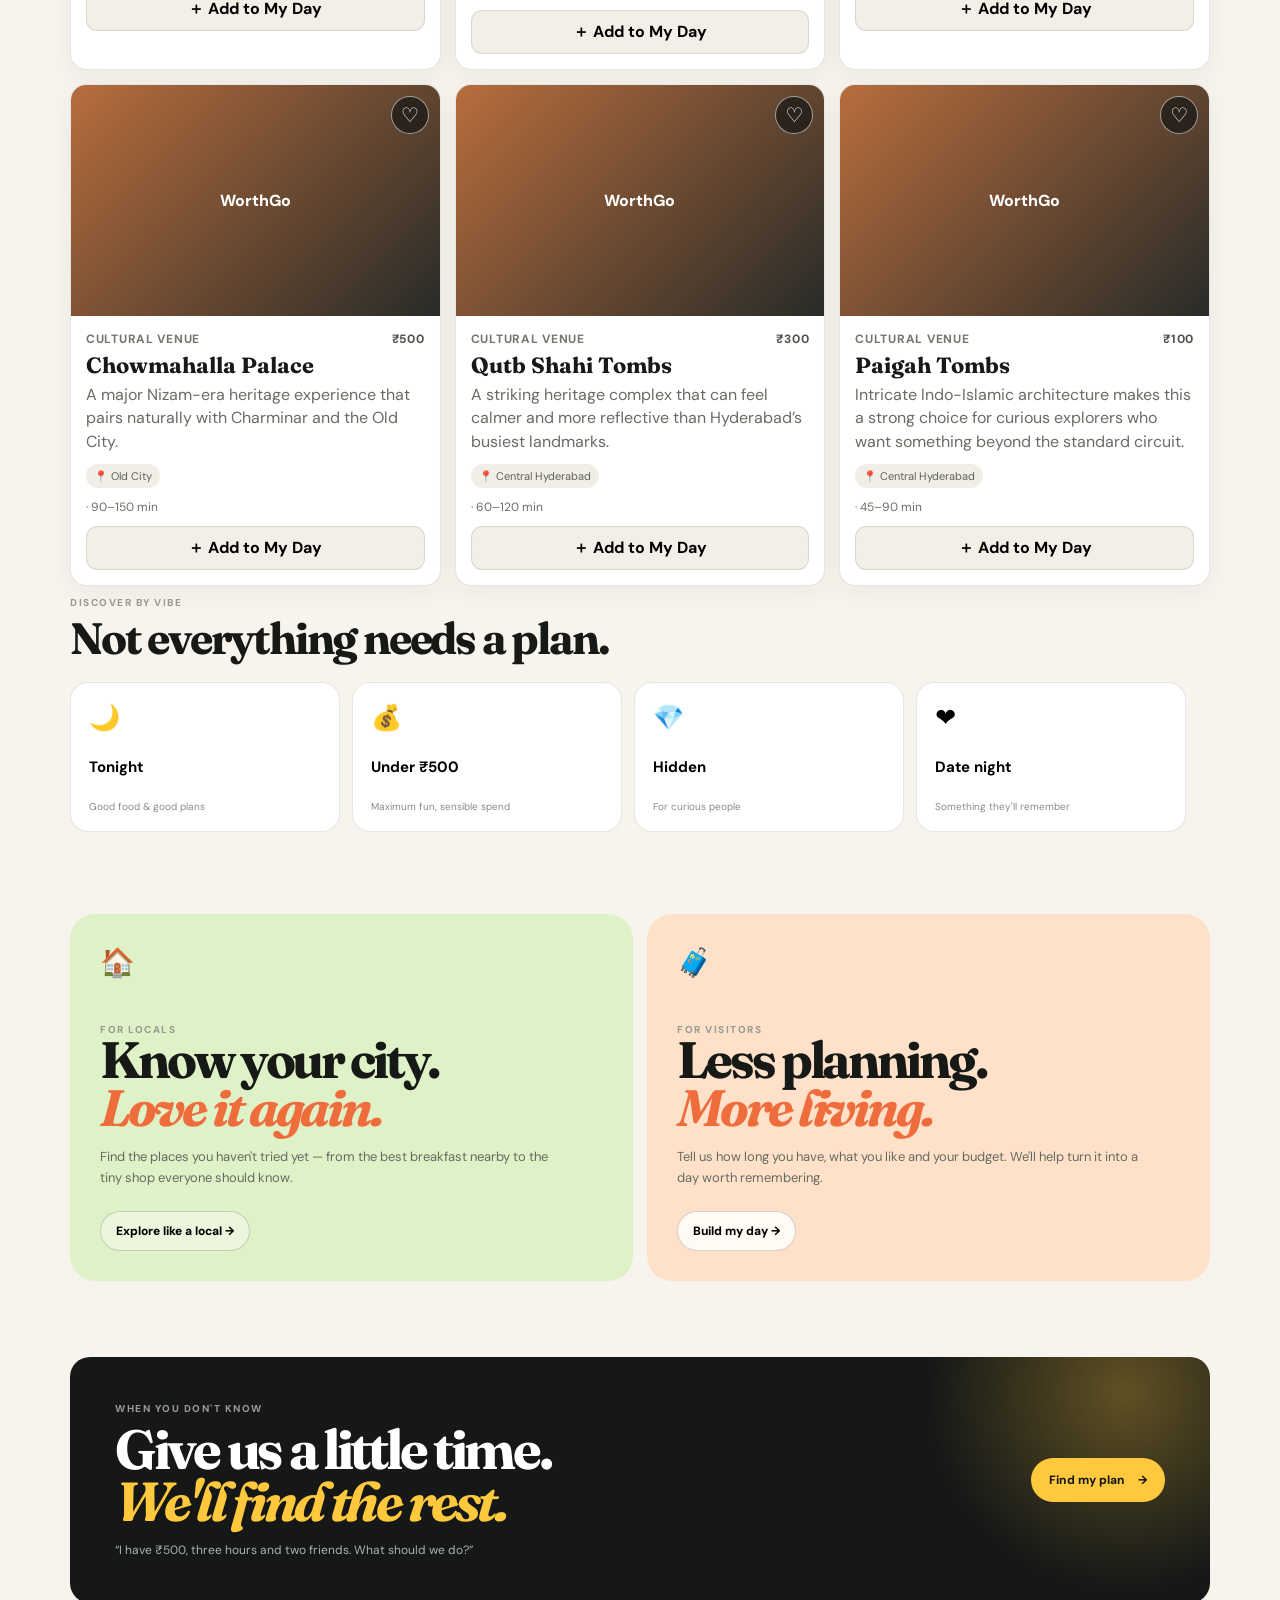
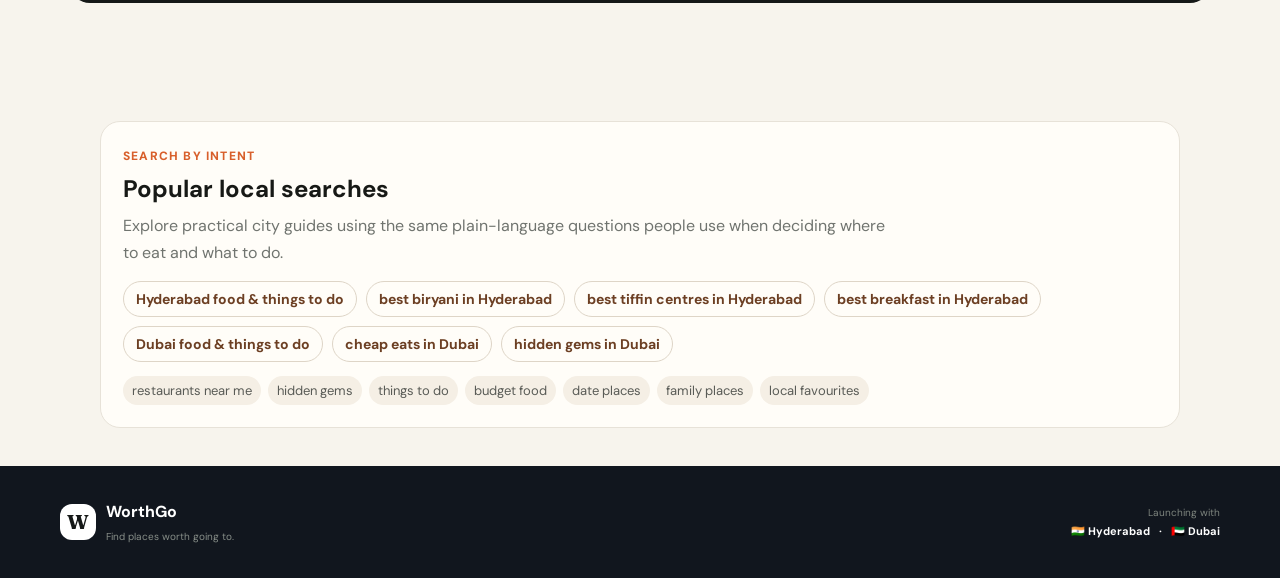
==== commit 725f580f: "Expand WorthGo homepage local search coverage" ====
--- a/index.html
+++ b/index.html
@@ -4,28 +4,28 @@
   <meta charset="utf-8">
   <meta name="viewport" content="width=device-width,initial-scale=1,viewport-fit=cover">
   <meta name="theme-color" content="#f7f4ed">
-  <meta name="description" content="WorthGo helps locals and visitors find places worth going to in Hyderabad and Dubai — real food spots, hidden gems, things to do and easy day plans.">
-  <meta name="robots" content="index,follow,max-image-preview:large">
+  <meta name="description" content="WorthGo helps locals and visitors find the best food, restaurants, biryani, breakfast, hidden gems and things to do in Hyderabad, plus cheap eats and local discoveries in Dubai.">
+  <meta name="robots" content="index,follow,max-image-preview:large,max-snippet:-1,max-video-preview:-1">
   <link rel="canonical" href="https://worthgo.pages.dev/">
-  <meta property="og:type" content="website"><meta property="og:site_name" content="WorthGo"><meta property="og:title" content="WorthGo — Find Places Worth Going To"><meta property="og:description" content="Real local discoveries, hidden gems, food and things to do in Hyderabad and Dubai."><meta property="og:url" content="https://worthgo.pages.dev/"><meta name="twitter:card" content="summary"><meta name="twitter:title" content="WorthGo — Find Places Worth Going To"><meta name="twitter:description" content="Find places worth going to in Hyderabad and Dubai.">
+  <meta property="og:type" content="website"><meta property="og:locale" content="en_IN"><meta property="og:site_name" content="WorthGo"><meta property="og:title" content="WorthGo — Hyderabad & Dubai Food, Hidden Gems & Things To Do"><meta property="og:description" content="Discover Hyderabad biryani, breakfast, tiffin, restaurants and things to do, plus Dubai cheap eats, hidden gems and practical local guides."><meta property="og:url" content="https://worthgo.pages.dev/"><meta property="og:image" content="https://worthgo.pages.dev/og-image.jpg"><meta property="og:image:width" content="1200"><meta property="og:image:height" content="630"><meta name="twitter:card" content="summary_large_image"><meta name="twitter:image" content="https://worthgo.pages.dev/og-image.jpg"><meta name="twitter:title" content="WorthGo — Hyderabad & Dubai Food, Hidden Gems & Things To Do"><meta name="twitter:description" content="Hyderabad food and things to do, plus Dubai cheap eats and hidden gems.">
   <link rel="stylesheet" href="styles.css"><link rel="stylesheet" href="deploy.css"><link rel="stylesheet" href="features.css"><link rel="stylesheet" href="native-ux.css"><link rel="stylesheet" href="monetization.css">
   <title>WorthGo — Hyderabad & Dubai Food, Hidden Gems & Things To Do</title>
   <link rel="preconnect" href="https://fonts.googleapis.com"><link rel="preconnect" href="https://fonts.gstatic.com" crossorigin><link href="https://fonts.googleapis.com/css2?family=DM+Sans:wght@400;500;600;700&family=Fraunces:opsz,wght@9..144,600;9..144,700&display=swap" rel="stylesheet">
   <script src="ads-head.js"></script>
-  <script type="application/ld+json">{"@context":"https://schema.org","@type":"WebSite","name":"WorthGo","url":"https://worthgo.pages.dev/","description":"A curated local discovery guide for places worth going to in Hyderabad and Dubai.","inLanguage":"en","potentialAction":{"@type":"SearchAction","target":"https://worthgo.pages.dev/?q={search_term_string}","query-input":"required name=search_term_string"}}</script>
+  <script type="application/ld+json">{"@context":"https://schema.org","@graph":[{"@type":"Organization","@id":"https://worthgo.pages.dev/#organization","name":"WorthGo","url":"https://worthgo.pages.dev/"},{"@type":"WebSite","@id":"https://worthgo.pages.dev/#website","name":"WorthGo","url":"https://worthgo.pages.dev/","description":"A curated local discovery guide for food, restaurants, hidden gems and things to do in Hyderabad and Dubai.","inLanguage":"en","publisher":{"@id":"https://worthgo.pages.dev/#organization"}},{"@type":"CollectionPage","@id":"https://worthgo.pages.dev/#webpage","url":"https://worthgo.pages.dev/","name":"WorthGo — Hyderabad and Dubai Food, Hidden Gems and Things To Do","dateModified":"2026-08-31","inLanguage":"en-IN","isPartOf":{"@id":"https://worthgo.pages.dev/#website"}},{"@type":"ItemList","name":"WorthGo city guides","itemListElement":[{"@type":"ListItem","position":1,"name":"Hyderabad food and things to do","url":"https://worthgo.pages.dev/hyderabad/"},{"@type":"ListItem","position":2,"name":"Best biryani in Hyderabad","url":"https://worthgo.pages.dev/hyderabad/best-biryani"},{"@type":"ListItem","position":3,"name":"Hyderabad tiffin centres","url":"https://worthgo.pages.dev/hyderabad/tiffin-centers"},{"@type":"ListItem","position":4,"name":"Best breakfast in Hyderabad","url":"https://worthgo.pages.dev/hyderabad/best-breakfast"},{"@type":"ListItem","position":5,"name":"Dubai food and things to do","url":"https://worthgo.pages.dev/dubai/"},{"@type":"ListItem","position":6,"name":"Cheap eats in Dubai","url":"https://worthgo.pages.dev/dubai/cheap-eats"},{"@type":"ListItem","position":7,"name":"Dubai hidden gems","url":"https://worthgo.pages.dev/dubai/hidden-gems"}]}]}</script>
 </head>
 <body>
 <header class="site-header"><a class="brand" href="#top" aria-label="WorthGo home"><span class="brand-mark">W</span><span>Worth<span>Go</span></span></a><div class="header-actions"><button class="day-pill" type="button" aria-label="Open My Day">🗺️ <span class="day-count">0</span> My Day</button><button class="city-pill" type="button">🇮🇳 Hyderabad <span>⌄</span></button><button class="menu-btn" type="button" aria-label="Open menu">☰</button></div></header>
 <main id="top">
-<section class="hero"><div class="hero-copy"><p class="eyebrow"><span class="spark">✦</span> Local knowledge, made simple</p><h1>Find places<br><em>worth going to.</em></h1><p class="hero-text">Good food. Hidden gems. Things to do. Plans that make sense — whether you live here or you're just visiting.</p><div class="mode-switch" role="tablist" aria-label="How are you using WorthGo?"><button class="mode active" data-mode="local" role="tab" aria-selected="true">🏠 <span><strong>I'm a Local</strong><small>Show me the good stuff nearby</small></span></button><button class="mode" data-mode="visitor" role="tab" aria-selected="false">🧳 <span><strong>I'm Visiting</strong><small>Help me make the most of it</small></span></button><button class="mode" data-mode="explorer" role="tab" aria-selected="false">✦ <span><strong>Just Exploring</strong><small>Surprise me</small></span></button></div></div><div class="hero-art" aria-hidden="true"><div class="sun"></div><div class="route route-one"></div><div class="route route-two"></div><div class="pin pin-one">🍽️</div><div class="pin pin-two">☕</div><div class="pin pin-three">✦</div><div class="postcard"><span>WORTH</span><strong>GO</strong><small>Hyderabad • Dubai</small></div></div></section>
+<section class="hero"><div class="hero-copy"><p class="eyebrow"><span class="spark">✦</span> Local knowledge, made simple</p><h1>Find places <br><em>worth going to.</em></h1><p class="hero-text">Good food. Hidden gems. Things to do. Plans that make sense — whether you live here or you're just visiting.</p><div class="mode-switch" role="tablist" aria-label="How are you using WorthGo?"><button class="mode active" data-mode="local" role="tab" aria-selected="true">🏠 <span><strong>I'm a Local</strong><small>Show me the good stuff nearby</small></span></button><button class="mode" data-mode="visitor" role="tab" aria-selected="false">🧳 <span><strong>I'm Visiting</strong><small>Help me make the most of it</small></span></button><button class="mode" data-mode="explorer" role="tab" aria-selected="false">✦ <span><strong>Just Exploring</strong><small>Surprise me</small></span></button></div></div><div class="hero-art" aria-hidden="true"><div class="sun"></div><div class="route route-one"></div><div class="route route-two"></div><div class="pin pin-one">🍽️</div><div class="pin pin-two">☕</div><div class="pin pin-three">✦</div><div class="postcard"><span>WORTH</span><strong>GO</strong><small>Hyderabad • Dubai</small></div></div></section>
 <section class="finder shell" id="finder"><div class="section-intro"><div><span class="kicker">START HERE</span><h2>What are you in the mood for?</h2></div><span class="context" id="contextLabel">For locals in Hyderabad</span></div><div class="intent-grid"><button class="intent featured" data-intent="eat"><span class="intent-icon">🍴</span><strong>Eat</strong><small>Find something delicious</small></button><button class="intent" data-intent="breakfast"><span class="intent-icon">☀️</span><strong>Breakfast</strong><small>Start the day right</small></button><button class="intent" data-intent="quick"><span class="intent-icon">🥪</span><strong>Quick bite</strong><small>Good food, little time</small></button><button class="intent" data-intent="hidden"><span class="intent-icon">💎</span><strong>Hidden gems</strong><small>Places worth discovering</small></button><button class="intent" data-intent="explore"><span class="intent-icon">📍</span><strong>Explore</strong><small>See somewhere new</small></button><button class="intent" data-intent="things"><span class="intent-icon">🎯</span><strong>Things to do</strong><small>Make today count</small></button><button class="intent" data-intent="date"><span class="intent-icon">❤️</span><strong>Date</strong><small>Something a little special</small></button><button class="intent" data-intent="family"><span class="intent-icon">👨‍👩‍👧</span><strong>Family</strong><small>Good for everyone</small></button><button class="intent" data-intent="tonight"><span class="intent-icon">🌙</span><strong>Tonight</strong><small>What's worth doing now?</small></button><button class="intent" data-intent="shop"><span class="intent-icon">🛍️</span><strong>Shop</strong><small>Markets, finds & more</small></button></div><div class="quick-row"><span>Or tell us:</span><button data-filter="budget">₹ Budget</button><button data-filter="time">⏱ I have 2 hours</button><button data-filter="nearby">📍 Near me</button></div></section>
 <section class="discover shell" aria-live="polite"><div class="section-intro"><div><span class="kicker">CURATED FOR YOU</span><h2>Your WorthGo picks</h2></div><span class="context">Top matches for your choices</span></div><div class="cards"></div></section>
 <section class="split shell"><div class="split-panel local-panel"><span class="panel-icon">🏠</span><span class="kicker">FOR LOCALS</span><h2>Know your city.<br><em>Love it again.</em></h2><p>Find the places you haven't tried yet — from the best breakfast nearby to the tiny shop everyone should know.</p><button class="outline-btn" data-mode-jump="local">Explore like a local →</button></div><div class="split-panel visit-panel"><span class="panel-icon">🧳</span><span class="kicker">FOR VISITORS</span><h2>Less planning.<br><em>More living.</em></h2><p>Tell us how long you have, what you like and your budget. We'll help turn it into a day worth remembering.</p><button class="light-btn" data-mode-jump="visitor">Build my day →</button></div></section>
 <section class="collections shell"><div class="section-intro"><div><span class="kicker">DISCOVER BY VIBE</span><h2>Not everything needs a plan.</h2></div></div><div class="collection-row"><button data-intent="tonight"><span>🌙</span><strong>Tonight</strong><small>Good food & good plans</small></button><button data-filter="budget"><span>💰</span><strong>Under ₹500</strong><small>Maximum fun, sensible spend</small></button><button data-intent="hidden"><span>💎</span><strong>Hidden</strong><small>For curious people</small></button><button data-intent="date"><span>❤️</span><strong>Date night</strong><small>Something they'll remember</small></button></div></section>
 <section class="cta shell"><div><span class="kicker">WHEN YOU DON'T KNOW</span><h2>Give us a little time.<br><em>We'll find the rest.</em></h2><p>“I have ₹500, three hours and two friends. What should we do?”</p></div><button class="primary-btn" data-action="finder">Find my plan <span>→</span></button></section>
-<section class="seo-intro shell" aria-labelledby="worthgo-search-topics"><span class="kicker">CITY GUIDES</span><h2 id="worthgo-search-topics">Explore Hyderabad & Dubai</h2><p>Browse practical guides for food, breakfast, tiffin, hidden gems, heritage and things to do, then use WorthGo's Finder to narrow the full city inventory by time, budget, area and experience.</p><nav aria-label="WorthGo city guides"><a href="/hyderabad/">Hyderabad guide</a><a href="/hyderabad/tiffin-centers">Hyderabad tiffin centres</a><a href="/hyderabad/best-breakfast">Hyderabad breakfast</a><a href="/dubai/">Dubai guide</a><a href="/dubai/cheap-eats">Dubai cheap eats</a><a href="/dubai/hidden-gems">Dubai hidden gems</a><a href="/about/methodology">How WorthGo researches places</a></nav></section>
+<section class="seo-intro shell" aria-labelledby="worthgo-search-topics"><span class="kicker">CITY GUIDES</span><h2 id="worthgo-search-topics">Explore Hyderabad & Dubai</h2><p>Browse practical guides for Hyderabad food, restaurants, biryani, breakfast, tiffin, hidden gems, places to visit and things to do, plus Dubai cheap eats, affordable restaurants and local hidden gems. Then use WorthGo's Finder to narrow the full city inventory by time, budget, area and experience.</p><nav aria-label="WorthGo city guides"><a href="/hyderabad/">Hyderabad food & things to do</a><a href="/hyderabad/best-biryani">Best biryani in Hyderabad</a><a href="/hyderabad/tiffin-centers">Hyderabad tiffin centres</a><a href="/hyderabad/best-breakfast">Best breakfast in Hyderabad</a><a href="/dubai/">Dubai food & things to do</a><a href="/dubai/cheap-eats">Cheap eats in Dubai</a><a href="/dubai/hidden-gems">Hidden gems in Dubai</a><a href="/about/methodology">How WorthGo researches places</a></nav><p style="margin-top:16px">Popular local searches also include <strong>best restaurants in Hyderabad</strong>, <strong>Hyderabad cafes</strong>, <strong>Irani chai Hyderabad</strong>, <strong>date places in Hyderabad</strong>, <strong>family places in Hyderabad</strong>, <strong>budget food Hyderabad</strong>, <strong>affordable restaurants Dubai</strong>, <strong>Dubai street food</strong>, <strong>Old Dubai food</strong> and <strong>things to do in Dubai</strong>. WorthGo uses those questions as discovery paths, then adds practical context instead of publishing empty location lists.</p></section>
 </main>
 <footer class="footer"><div class="footer-brand"><span class="brand-mark">W</span><strong>WorthGo</strong><p>Find places worth going to.</p></div><div class="footer-city"><span>Launching with</span><strong>🇮🇳 Hyderabad &nbsp; · &nbsp; 🇦🇪 Dubai</strong></div></footer>
 <div id="dayPanel" class="quick-panel" aria-hidden="true"></div>
 <script src="data.js"></script><script src="research/verified-places-2026-08-15.js"></script><script src="research/expanded-places-2026-08-15.js"></script><script src="research/expansion-2026-08-15.js"></script><script src="research/taxonomy.js"></script><script src="research/runtime-normalize.js"></script><script src="research/quality.js"></script><script src="app.js"></script><script src="day.js"></script><script src="research/my-day-bridge.js"></script><script src="features.js"></script><script src="browse.js"></script><script src="feature-fixes.js"></script><script src="main-stability-fixes.js"></script><script src="native-ux.js" defer></script><script src="ads-body.js?v=20260817-all-adsterra" defer></script>
-</body></html>
+</body></html>
